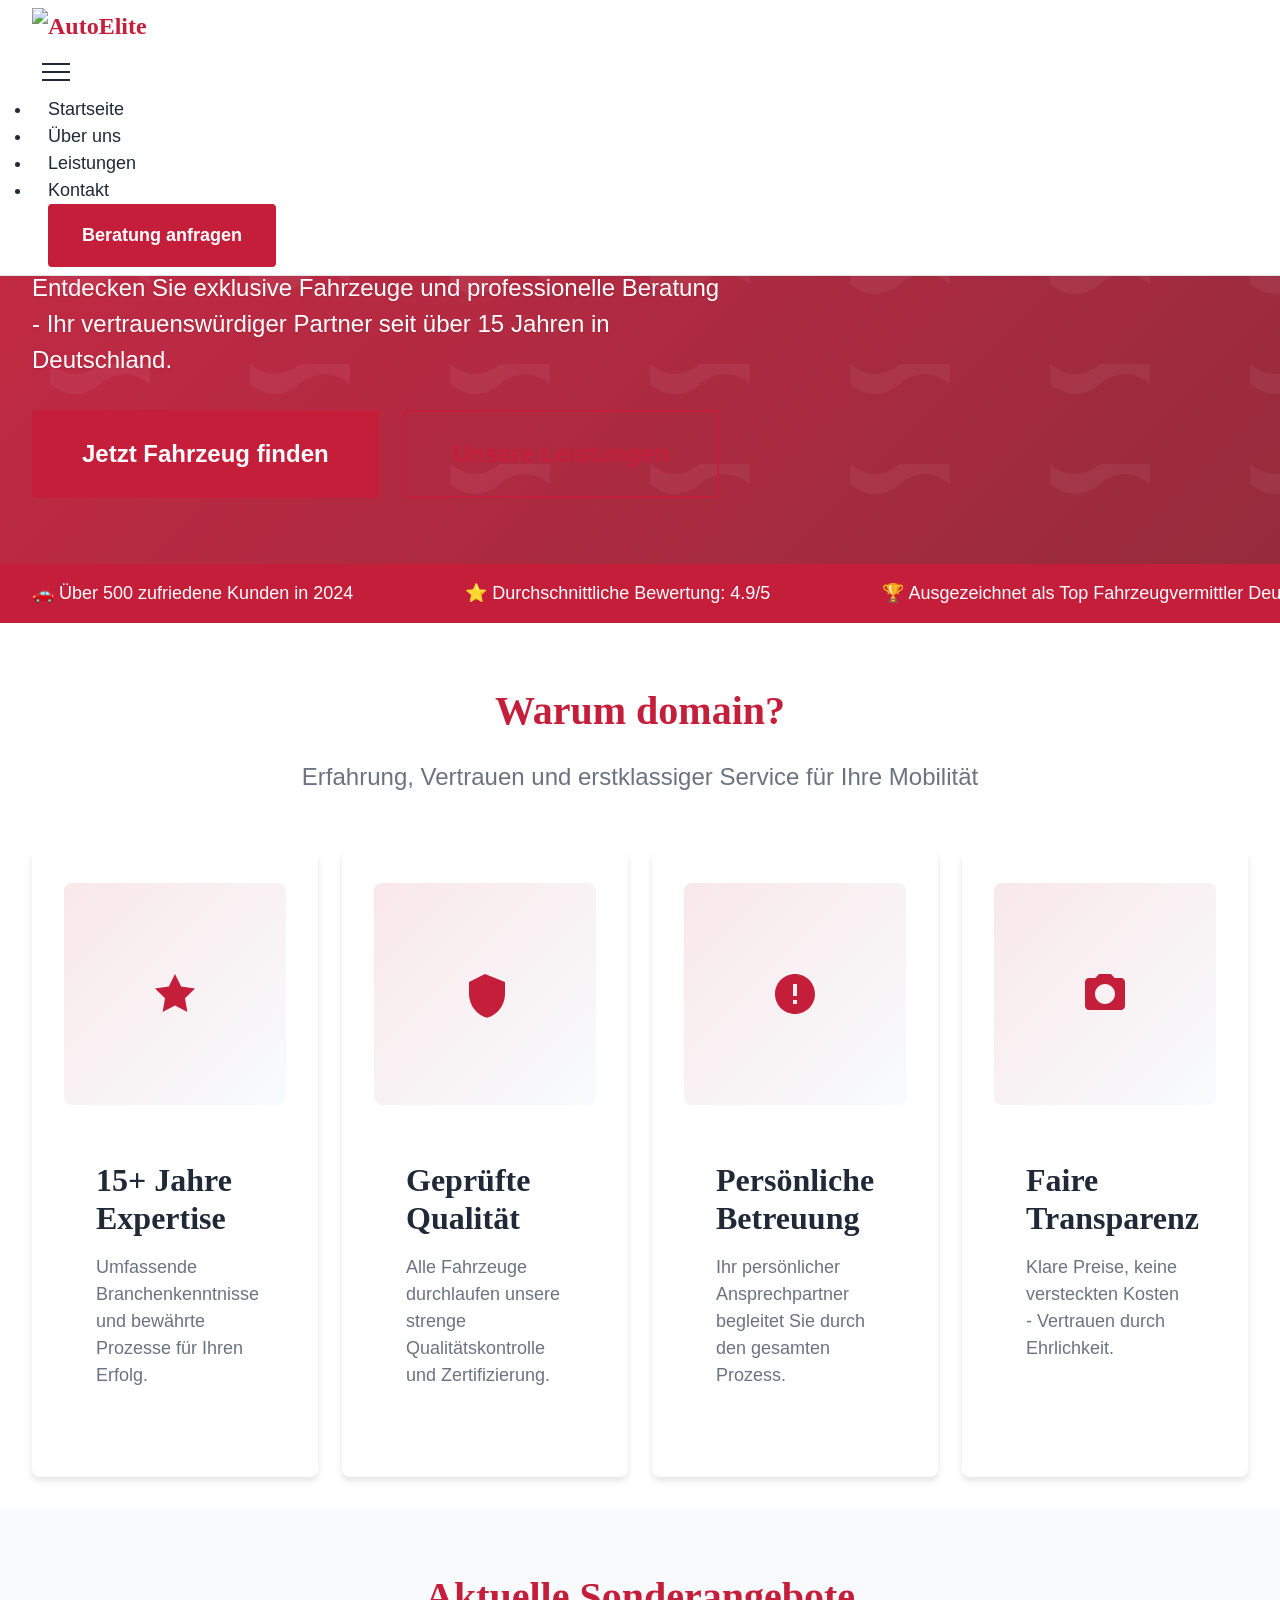
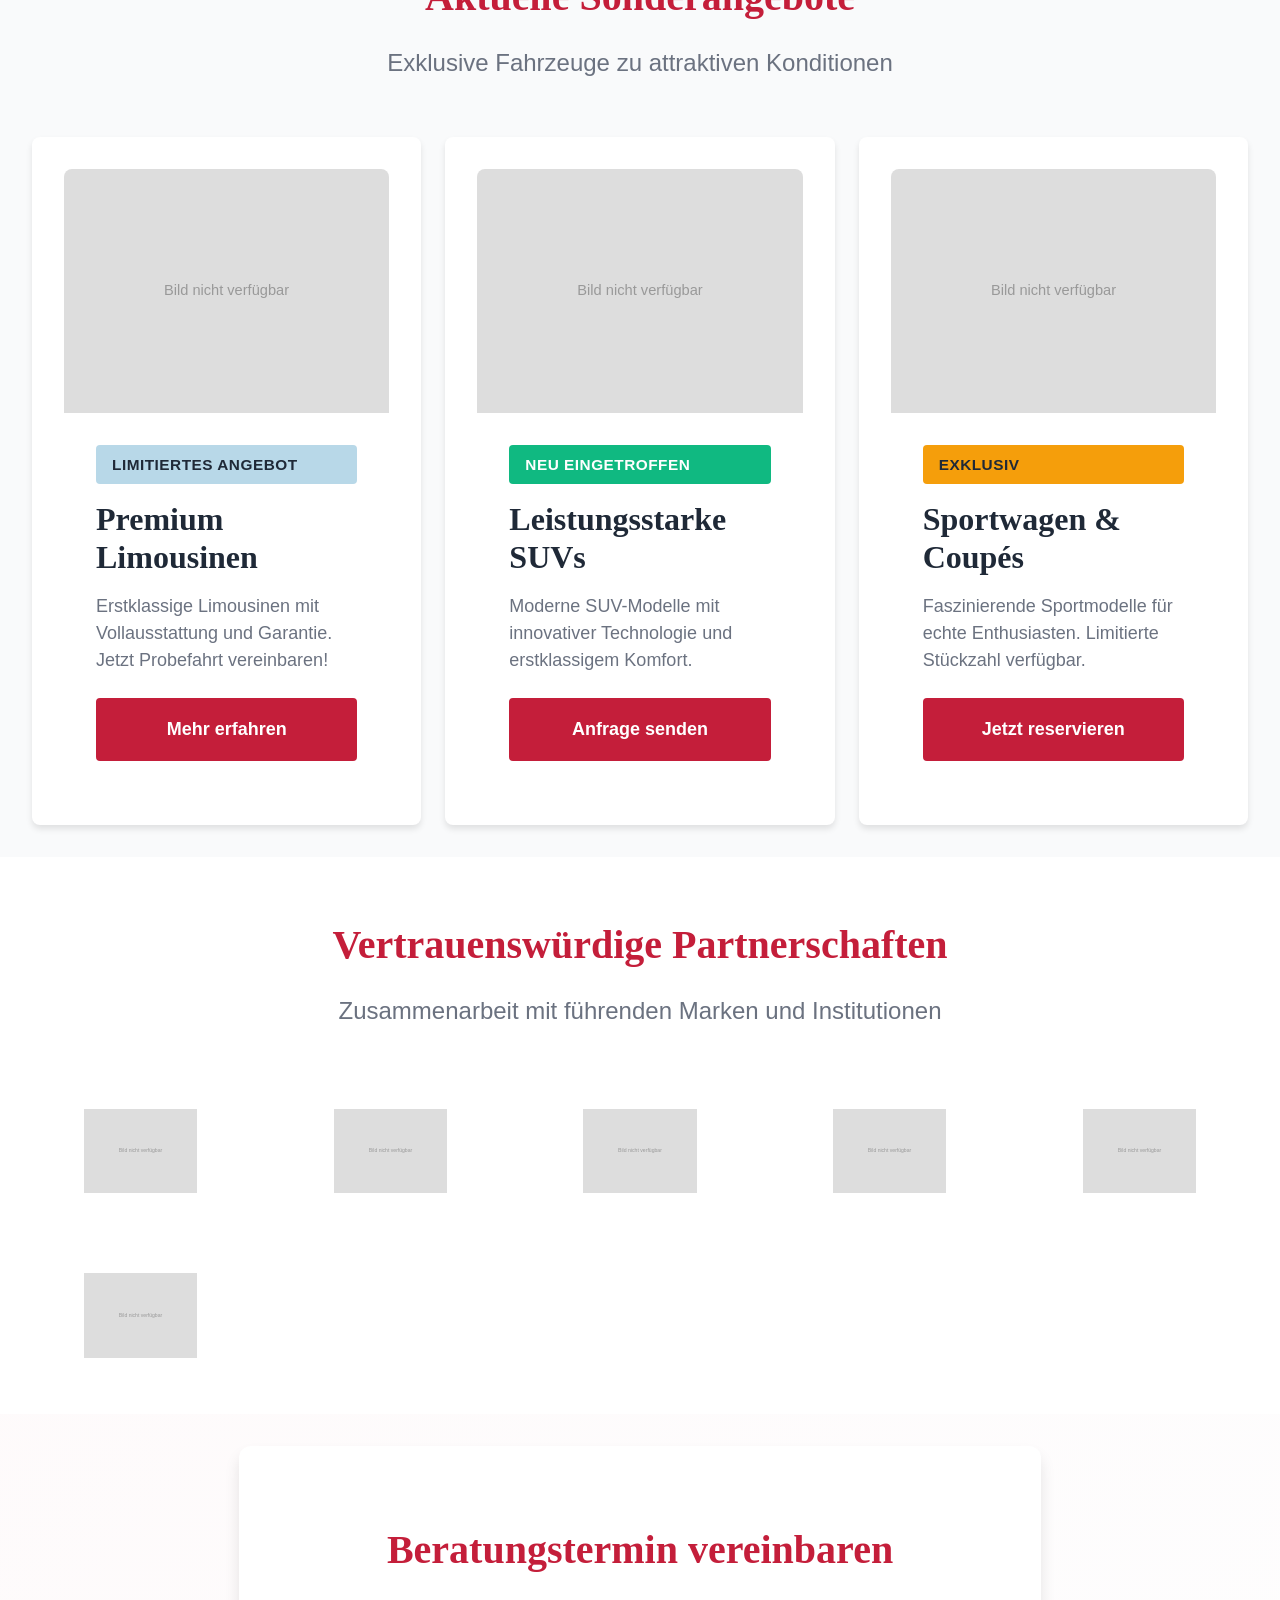
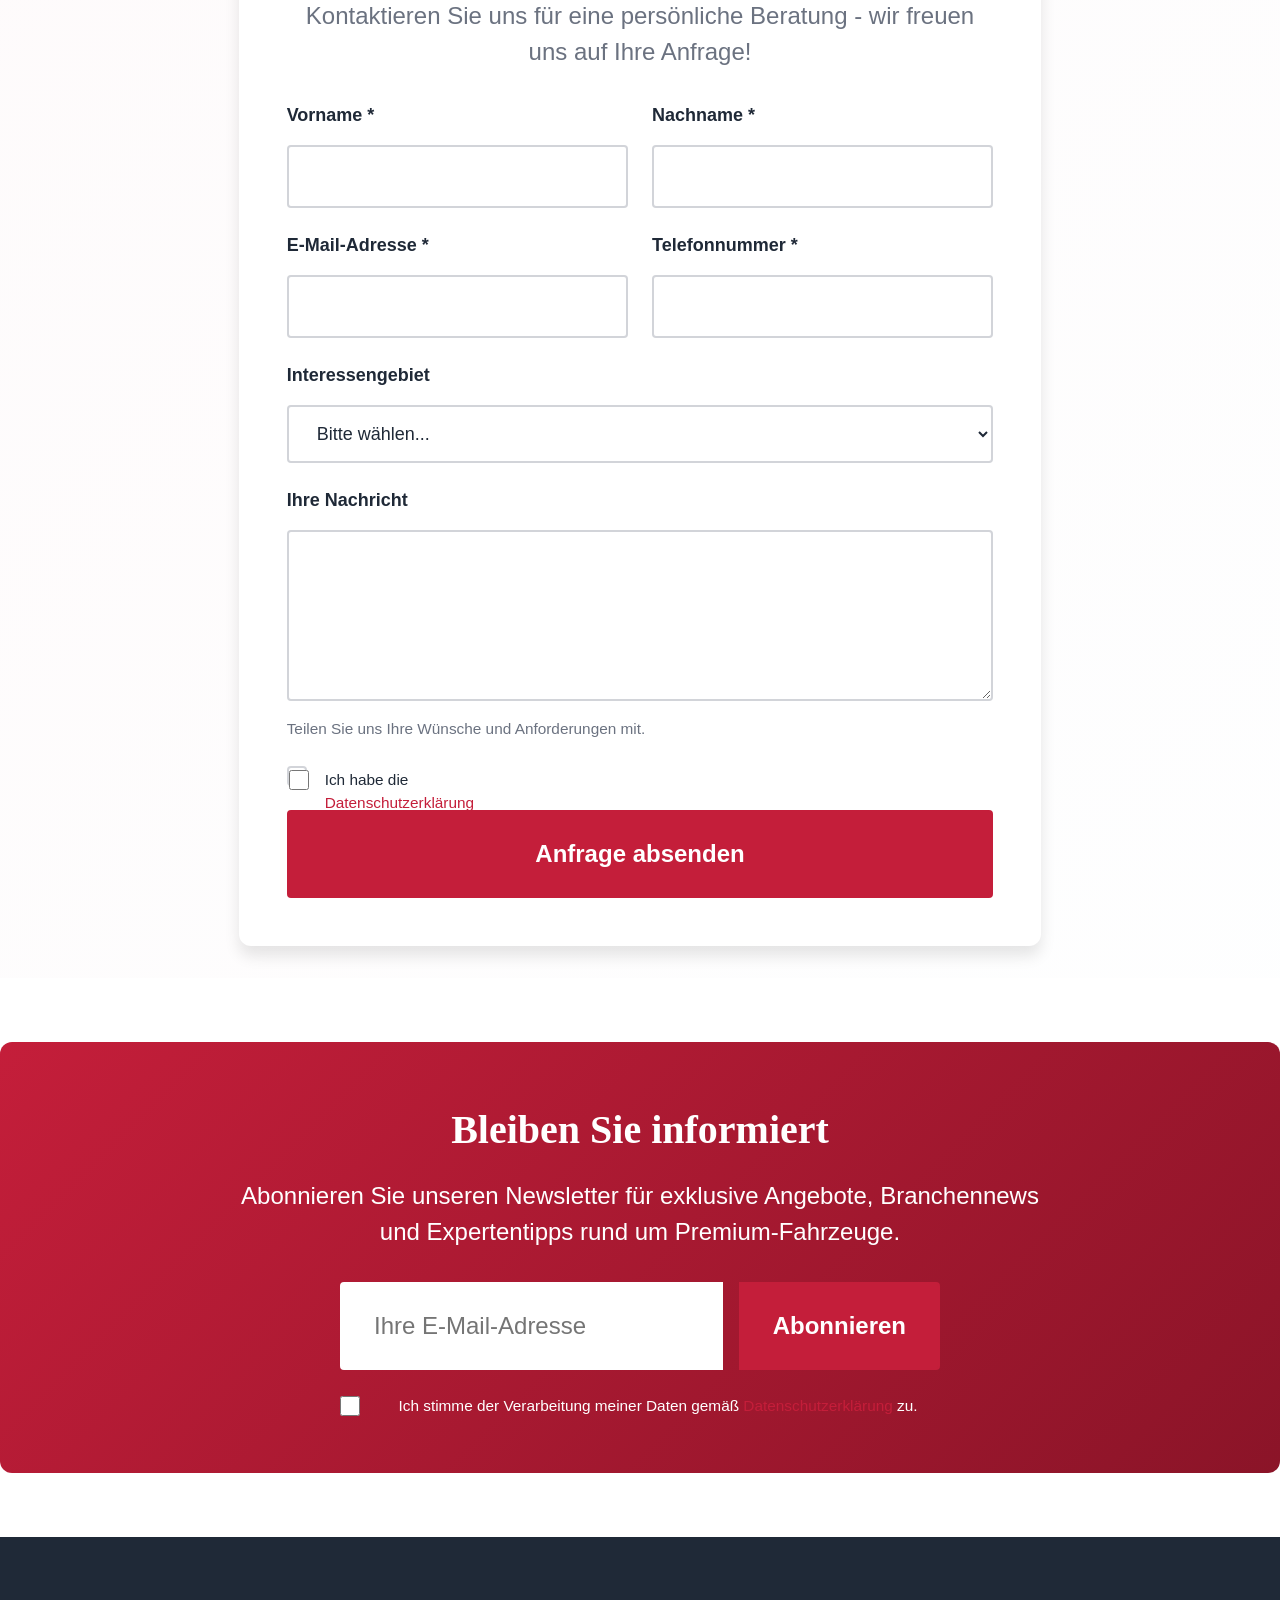
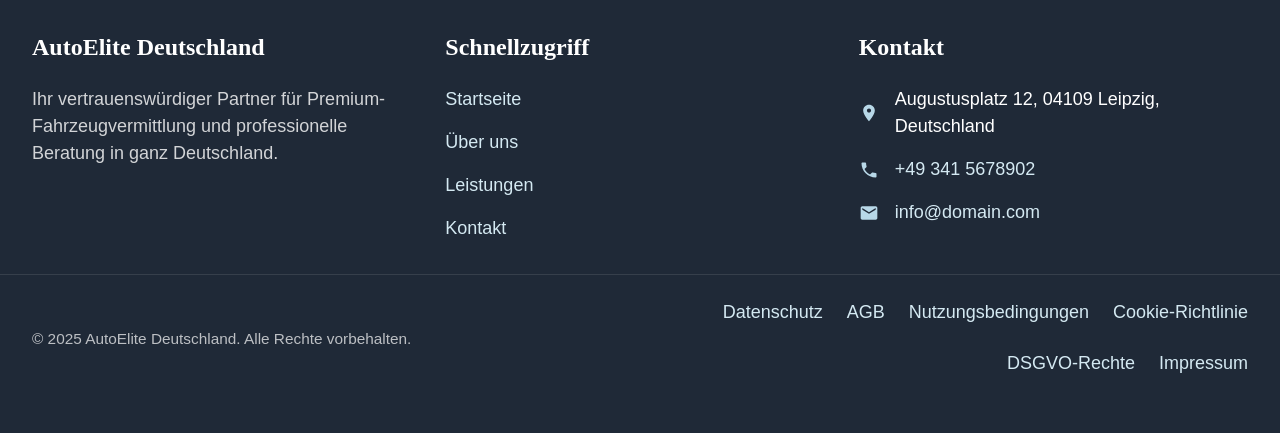
==== index.html @ edfe8709 "Initial commit: Batch msgbatch_01Qw8PvqTJk9pmnY1QACfAAv results" ====
<!doctype html>
<html lang="de">
 <head>
  <meta charset="UTF-8">
  <meta name="viewport" content="width=device-width, initial-scale=1.0">
  <meta name="description" content="domain - Ihr Premium-Partner für exklusive Fahrzeugvermittlung, professionelle Fahrzeugbewertung und erstklassigen Service in ganz Deutschland.">
  <meta name="keywords" content="Fahrzeugvermittlung, Autokauf, Fahrzeugbewertung, Premium Autos, Deutschland">
  <meta property="og:title" content="domain - Premium Fahrzeugvermittlung">
  <meta property="og:description" content="Ihr Premium-Partner für exklusive Fahrzeugvermittlung, professionelle Fahrzeugbewertung und erstklassigen Service in ganz Deutschland.">
  <meta property="og:type" content="website">
  <meta property="og:url" content="https://domain.com">
  <meta property="og:image" content="https://images.unsplash.com/photo-1492144534655-ae79c964c9d7?w=1200&amp;h=630&amp;fit=crop">
  <link rel="canonical" href="https://domain.com">
  <title>domain - Premium Fahrzeugvermittlung &amp; Beratung</title>
  <link rel="stylesheet" href="style.css">
  <link rel="icon" type="image/png" href="/favicon.png">
  <link rel="apple-touch-icon" href="/apple-touch-icon.png">
 </head>
 <body>
  <header class="l-header">
   <nav class="navbar navbar-expand-lg sticky-top bg-white border-bottom" aria-label="Hauptnavigation">
    <div class="container">
     <a class="navbar-brand" href="/" aria-label="AutoElite Deutschland Startseite"> <img src="https://images.unsplash.com/photo-1599305445671-ac291c95aaa9?w=150&amp;h=40&amp;fit=crop" alt="AutoElite Deutschland Logo" width="150" height="40" class="c-logo"> </a>
     <button class="navbar-toggler c-nav__toggle" type="button" data-bs-toggle="collapse" data-bs-target="#mainNav" aria-controls="mainNav" aria-expanded="false" aria-label="Navigation umschalten"><span class="navbar-toggler-icon"></span></button>
     <div class="collapse navbar-collapse" id="mainNav">
      <ul class="navbar-nav ms-auto mb-2 mb-lg-0">
       <li class="nav-item"><a class="nav-link c-nav__item is-active" aria-current="page" href="/">Startseite</a></li>
       <li class="nav-item"><a class="nav-link c-nav__item" href="/about.html">Über uns</a></li>
       <li class="nav-item"><a class="nav-link c-nav__item" href="/services.html">Leistungen</a></li>
       <li class="nav-item"><a class="nav-link c-nav__item" href="/contact.html">Kontakt</a></li>
      </ul>
      <a href="/contact.html" class="btn c-button c-button--primary ms-lg-3">Beratung anfragen</a>
     </div>
    </div>
   </nav>
  </header>
  <main>
   <section class="c-hero" id="hero">
    <div class="c-hero__background">
     <img src="https://images.unsplash.com/photo-1503376780353-7e6692767b70?w=1920&amp;h=1080&amp;fit=crop" alt="Luxuriöses Fahrzeug auf urbaner Straße, professionelle Automobilbranche" width="1920" height="1080" class="c-hero__image">
    </div>
    <div class="container">
     <div class="row align-items-center">
      <div class="col-lg-7" data-aos="fade-right">
       <h1 class="c-hero__title">Premium Fahrzeugvermittlung für anspruchsvolle Kunden</h1>
       <p class="c-hero__subtitle">Entdecken Sie exklusive Fahrzeuge und professionelle Beratung - Ihr vertrauenswürdiger Partner seit über 15 Jahren in Deutschland.</p>
       <div class="c-hero__actions">
        <a href="#kontaktformular" class="btn c-button c-button--primary c-button--lg">Jetzt Fahrzeug finden</a> <a href="/services.html" class="btn c-button c-button--secondary c-button--lg">Unsere Leistungen</a>
       </div>
      </div>
     </div>
    </div>
   </section>
   <section class="c-ticker" aria-label="Aktuelle Nachrichten">
    <div class="c-ticker__wrapper">
     <div class="c-ticker__content">
      <span class="c-ticker__item">🚗 Über 500 zufriedene Kunden in 2024</span> <span class="c-ticker__item">⭐ Durchschnittliche Bewertung: 4.9/5</span> <span class="c-ticker__item">🏆 Ausgezeichnet als Top Fahrzeugvermittler Deutschland</span> <span class="c-ticker__item">💎 Exklusiver Zugang zu Premium-Fahrzeugen</span> <span class="c-ticker__item">📞 Kostenlose Erstberatung verfügbar</span> <span class="c-ticker__item">🚗 Über 500 zufriedene Kunden in 2024</span> <span class="c-ticker__item">⭐ Durchschnittliche Bewertung: 4.9/5</span> <span class="c-ticker__item">🏆 Ausgezeichnet als Top Fahrzeugvermittler Deutschland</span>
     </div>
    </div>
   </section>
   <section class="c-features py-4 py-md-5" id="vorteile" style="scroll-margin-top: var(--header-h);">
    <div class="container">
     <div class="row text-center mb-4">
      <div class="col-12" data-aos="fade-up">
       <h2 class="c-section__title">Warum domain?</h2>
       <p class="c-section__subtitle">Erfahrung, Vertrauen und erstklassiger Service für Ihre Mobilität</p>
      </div>
     </div>
     <div class="row g-4">
      <div class="col-md-6 col-lg-3" data-aos="fade-up" data-aos-delay="100">
       <div class="card c-card h-100">
        <div class="ratio ratio-1x1 c-card__icon-wrapper">
         <svg class="c-card__icon" viewBox="0 0 24 24" fill="none" xmlns="http://www.w3.org/2000/svg" role="img" aria-label="Expertise Icon">
          <path d="M12 2L15.09 8.26L22 9.27L17 14.14L18.18 21.02L12 17.77L5.82 21.02L7 14.14L2 9.27L8.91 8.26L12 2Z" fill="currentColor" />
         </svg>
        </div>
        <div class="card-body d-flex flex-column">
         <h3 class="c-card__title">15+ Jahre Expertise</h3>
         <p class="c-card__text">Umfassende Branchenkenntnisse und bewährte Prozesse für Ihren Erfolg.</p>
        </div>
       </div>
      </div>
      <div class="col-md-6 col-lg-3" data-aos="fade-up" data-aos-delay="200">
       <div class="card c-card h-100">
        <div class="ratio ratio-1x1 c-card__icon-wrapper">
         <svg class="c-card__icon" viewBox="0 0 24 24" fill="none" xmlns="http://www.w3.org/2000/svg" role="img" aria-label="Sicherheit Icon">
          <path d="M12 2L4 6V12C4 17.55 7.84 22.54 13 23.85C18.16 22.54 22 17.55 22 12V6L12 2Z" fill="currentColor" />
         </svg>
        </div>
        <div class="card-body d-flex flex-column">
         <h3 class="c-card__title">Geprüfte Qualität</h3>
         <p class="c-card__text">Alle Fahrzeuge durchlaufen unsere strenge Qualitätskontrolle und Zertifizierung.</p>
        </div>
       </div>
      </div>
      <div class="col-md-6 col-lg-3" data-aos="fade-up" data-aos-delay="300">
       <div class="card c-card h-100">
        <div class="ratio ratio-1x1 c-card__icon-wrapper">
         <svg class="c-card__icon" viewBox="0 0 24 24" fill="none" xmlns="http://www.w3.org/2000/svg" role="img" aria-label="Support Icon">
          <path d="M12 2C6.48 2 2 6.48 2 12C2 17.52 6.48 22 12 22C17.52 22 22 17.52 22 12C22 6.48 17.52 2 12 2ZM13 17H11V15H13V17ZM13 13H11V7H13V13Z" fill="currentColor" />
         </svg>
        </div>
        <div class="card-body d-flex flex-column">
         <h3 class="c-card__title">Persönliche Betreuung</h3>
         <p class="c-card__text">Ihr persönlicher Ansprechpartner begleitet Sie durch den gesamten Prozess.</p>
        </div>
       </div>
      </div>
      <div class="col-md-6 col-lg-3" data-aos="fade-up" data-aos-delay="400">
       <div class="card c-card h-100">
        <div class="ratio ratio-1x1 c-card__icon-wrapper">
         <svg class="c-card__icon" viewBox="0 0 24 24" fill="none" xmlns="http://www.w3.org/2000/svg" role="img" aria-label="Transparenz Icon">
          <path d="M9 2L7.17 4H4C2.9 4 2 4.9 2 6V18C2 19.1 2.9 20 4 20H20C21.1 20 22 19.1 22 18V6C22 4.9 21.1 4 20 4H16.83L15 2H9ZM12 17C9.24 17 7 14.76 7 12C7 9.24 9.24 7 12 7C14.76 7 17 9.24 17 12C17 14.76 14.76 17 12 17Z" fill="currentColor" />
         </svg>
        </div>
        <div class="card-body d-flex flex-column">
         <h3 class="c-card__title">Faire Transparenz</h3>
         <p class="c-card__text">Klare Preise, keine versteckten Kosten - Vertrauen durch Ehrlichkeit.</p>
        </div>
       </div>
      </div>
     </div>
    </div>
   </section>
   <section class="c-offers py-4 py-md-5" id="angebote" style="scroll-margin-top: var(--header-h);">
    <div class="container">
     <div class="row text-center mb-4">
      <div class="col-12" data-aos="fade-up">
       <h2 class="c-section__title">Aktuelle Sonderangebote</h2>
       <p class="c-section__subtitle">Exklusive Fahrzeuge zu attraktiven Konditionen</p>
      </div>
     </div>
     <div class="row g-4">
      <div class="col-md-6 col-lg-4" data-aos="fade-up" data-aos-delay="100">
       <div class="card c-card c-card--offer h-100">
        <div class="ratio ratio-4x3">
         <img src="https://images.unsplash.com/photo-1617531653332-bd46c24f2068?w=800&amp;h=600&amp;fit=crop" alt="Elegante Limousine in städtischer Umgebung, Premium Fahrzeug" width="800" height="600" class="card-img-top" loading="lazy">
        </div>
        <div class="card-body d-flex flex-column">
         <span class="c-badge c-badge--accent">Limitiertes Angebot</span>
         <h3 class="c-card__title">Premium Limousinen</h3>
         <p class="c-card__text">Erstklassige Limousinen mit Vollausstattung und Garantie. Jetzt Probefahrt vereinbaren!</p>
         <a href="/contact.html" class="btn c-button c-button--primary mt-auto">Mehr erfahren</a>
        </div>
       </div>
      </div>
      <div class="col-md-6 col-lg-4" data-aos="fade-up" data-aos-delay="200">
       <div class="card c-card c-card--offer h-100">
        <div class="ratio ratio-4x3">
         <img src="https://images.unsplash.com/photo-1519641471654-76ce0107ad1b?w=800&amp;h=600&amp;fit=crop" alt="Sportlicher SUV in Berglandschaft, leistungsstarkes Fahrzeug" width="800" height="600" class="card-img-top" loading="lazy">
        </div>
        <div class="card-body d-flex flex-column">
         <span class="c-badge c-badge--success">Neu eingetroffen</span>
         <h3 class="c-card__title">Leistungsstarke SUVs</h3>
         <p class="c-card__text">Moderne SUV-Modelle mit innovativer Technologie und erstklassigem Komfort.</p>
         <a href="/contact.html" class="btn c-button c-button--primary mt-auto">Anfrage senden</a>
        </div>
       </div>
      </div>
      <div class="col-md-6 col-lg-4" data-aos="fade-up" data-aos-delay="300">
       <div class="card c-card c-card--offer h-100">
        <div class="ratio ratio-4x3">
         <img src="https://images.unsplash.com/photo-1552519507-da3b142c6e3d?w=800&amp;h=600&amp;fit=crop" alt="Sportlicher Coupé bei Sonnenuntergang, dynamisches Design" width="800" height="600" class="card-img-top" loading="lazy">
        </div>
        <div class="card-body d-flex flex-column">
         <span class="c-badge c-badge--warning">Exklusiv</span>
         <h3 class="c-card__title">Sportwagen &amp; Coupés</h3>
         <p class="c-card__text">Faszinierende Sportmodelle für echte Enthusiasten. Limitierte Stückzahl verfügbar.</p>
         <a href="/contact.html" class="btn c-button c-button--primary mt-auto">Jetzt reservieren</a>
        </div>
       </div>
      </div>
     </div>
    </div>
   </section>
   <section class="c-brands py-4 py-md-5" id="partner">
    <div class="container">
     <div class="row text-center mb-4">
      <div class="col-12" data-aos="fade-up">
       <h2 class="c-section__title">Vertrauenswürdige Partnerschaften</h2>
       <p class="c-section__subtitle">Zusammenarbeit mit führenden Marken und Institutionen</p>
      </div>
     </div>
     <div class="c-brands__grid">
      <div class="c-brands__item" data-aos="fade-up" data-aos-delay="100">
       <div class="c-brands__logo-wrapper">
        <img src="https://images.unsplash.com/photo-1611689037241-d8dfe4280f2e?w=200&amp;h=100&amp;fit=crop" alt="Premium Automobilmarke Partner Logo" width="200" height="100" loading="lazy" class="c-brands__logo">
       </div>
      </div>
      <div class="c-brands__item" data-aos="fade-up" data-aos-delay="200">
       <div class="c-brands__logo-wrapper">
        <img src="https://images.unsplash.com/photo-1606220588913-b3afd33c8b8e?w=200&amp;h=100&amp;fit=crop" alt="Zertifizierte Finanzinstitution Partner" width="200" height="100" loading="lazy" class="c-brands__logo">
       </div>
      </div>
      <div class="c-brands__item" data-aos="fade-up" data-aos-delay="300">
       <div class="c-brands__logo-wrapper">
        <img src="https://images.unsplash.com/photo-1560179707-f14e90ef3623?w=200&amp;h=100&amp;fit=crop" alt="Versicherungspartner für Fahrzeuge" width="200" height="100" loading="lazy" class="c-brands__logo">
       </div>
      </div>
      <div class="c-brands__item" data-aos="fade-up" data-aos-delay="400">
       <div class="c-brands__logo-wrapper">
        <img src="https://images.unsplash.com/photo-1557804506-669a67965ba0?w=200&amp;h=100&amp;fit=crop" alt="Technischer Prüfservice Qualitätspartner" width="200" height="100" loading="lazy" class="c-brands__logo">
       </div>
      </div>
      <div class="c-brands__item" data-aos="fade-up" data-aos-delay="500">
       <div class="c-brands__logo-wrapper">
        <img src="https://images.unsplash.com/photo-1542744173-8e7e53415bb0?w=200&amp;h=100&amp;fit=crop" alt="Professioneller Servicepartner Automotive" width="200" height="100" loading="lazy" class="c-brands__logo">
       </div>
      </div>
      <div class="c-brands__item" data-aos="fade-up" data-aos-delay="600">
       <div class="c-brands__logo-wrapper">
        <img src="https://images.unsplash.com/photo-1553877522-43269d4ea984?w=200&amp;h=100&amp;fit=crop" alt="Branchenverband Automobil Deutschland" width="200" height="100" loading="lazy" class="c-brands__logo">
       </div>
      </div>
     </div>
    </div>
   </section>
   <section class="c-form-section py-4 py-md-5" id="kontaktformular" style="scroll-margin-top: var(--header-h);">
    <div class="container">
     <div class="row justify-content-center">
      <div class="col-lg-8" data-aos="fade-up">
       <div class="c-form-wrapper">
        <h2 class="c-section__title text-center">Beratungstermin vereinbaren</h2>
        <p class="c-section__subtitle text-center">Kontaktieren Sie uns für eine persönliche Beratung - wir freuen uns auf Ihre Anfrage!</p>
        <form class="c-form" action="thank_you.html" method="POST" novalidate>
         <div class="row g-3">
          <div class="col-md-6">
           <div class="c-form__group">
            <label for="firstName" class="c-form__label">Vorname *</label> <input type="text" class="form-control c-form__input" id="firstName" name="firstName" required aria-required="true">
            <div class="invalid-feedback">Bitte geben Sie Ihren Vornamen ein.</div>
           </div>
          </div>
          <div class="col-md-6">
           <div class="c-form__group">
            <label for="lastName" class="c-form__label">Nachname *</label> <input type="text" class="form-control c-form__input" id="lastName" name="lastName" required aria-required="true">
            <div class="invalid-feedback">Bitte geben Sie Ihren Nachnamen ein.</div>
           </div>
          </div>
          <div class="col-md-6">
           <div class="c-form__group">
            <label for="email" class="c-form__label">E-Mail-Adresse *</label> <input type="email" class="form-control c-form__input" id="email" name="email" required aria-required="true">
            <div class="invalid-feedback">Bitte geben Sie eine gültige E-Mail-Adresse ein.</div>
           </div>
          </div>
          <div class="col-md-6">
           <div class="c-form__group">
            <label for="phone" class="c-form__label">Telefonnummer *</label> <input type="tel" class="form-control c-form__input" id="phone" name="phone" required aria-required="true">
            <div class="invalid-feedback">Bitte geben Sie Ihre Telefonnummer ein.</div>
           </div>
          </div>
          <div class="col-12">
           <div class="c-form__group">
            <label for="interest" class="c-form__label">Interessengebiet</label> <select class="form-select c-form__input" id="interest" name="interest"> <option value="">Bitte wählen...</option> <option value="limousine">Premium Limousinen</option> <option value="suv">SUV-Modelle</option> <option value="sportwagen">Sportwagen &amp; Coupés</option> <option value="elektro">Elektrofahrzeuge</option> <option value="beratung">Allgemeine Beratung</option> </select>
           </div>
          </div>
          <div class="col-12">
           <div class="c-form__group">
            <label for="message" class="c-form__label">Ihre Nachricht</label> <textarea class="form-control c-form__textarea" id="message" name="message" rows="5" aria-describedby="messageHelp"></textarea> <small id="messageHelp" class="form-text text-muted">Teilen Sie uns Ihre Wünsche und Anforderungen mit.</small>
           </div>
          </div>
          <div class="col-12">
           <div class="form-check c-form__checkbox">
            <input class="form-check-input" type="checkbox" id="privacy" name="privacy" required aria-required="true"> <label class="form-check-label" for="privacy"> Ich habe die <a href="/privacy.html" target="_blank" rel="noopener noreferrer">Datenschutzerklärung</a> gelesen und akzeptiert. * </label>
            <div class="invalid-feedback">Sie müssen die Datenschutzerklärung akzeptieren.</div>
           </div>
          </div>
          <div class="col-12">
           <button type="submit" class="btn c-button c-button--primary c-button--lg w-100">Anfrage absenden</button>
          </div>
         </div>
        </form>
       </div>
      </div>
     </div>
    </div>
   </section>
   <section class="c-newsletter py-4 py-md-5" id="newsletter">
    <div class="container">
     <div class="row justify-content-center">
      <div class="col-lg-8 text-center" data-aos="fade-up">
       <h2 class="c-section__title">Bleiben Sie informiert</h2>
       <p class="c-section__subtitle">Abonnieren Sie unseren Newsletter für exklusive Angebote, Branchennews und Expertentipps rund um Premium-Fahrzeuge.</p>
       <form class="c-newsletter__form" action="thank_you.html" method="POST" novalidate>
        <div class="input-group input-group-lg c-newsletter__input-group">
         <input type="email" class="form-control c-form__input" id="newsletterEmail" name="newsletterEmail" placeholder="Ihre E-Mail-Adresse" required aria-label="E-Mail für Newsletter" aria-required="true">
         <button class="btn c-button c-button--primary" type="submit">Abonnieren</button>
        </div>
        <div class="form-check mt-3 c-newsletter__consent">
         <input class="form-check-input" type="checkbox" id="newsletterPrivacy" name="newsletterPrivacy" required aria-required="true"> <label class="form-check-label" for="newsletterPrivacy"> Ich stimme der Verarbeitung meiner Daten gemäß <a href="/privacy.html" target="_blank" rel="noopener noreferrer">Datenschutzerklärung</a> zu. </label>
        </div>
       </form>
      </div>
     </div>
    </div>
   </section>
  </main>
  <footer class="l-footer">
   <div class="c-footer__main">
    <div class="container">
     <div class="row g-4">
      <div class="col-md-4">
       <h3 class="c-footer__title">AutoElite Deutschland</h3>
       <p class="c-footer__text">Ihr vertrauenswürdiger Partner für Premium-Fahrzeugvermittlung und professionelle Beratung in ganz Deutschland.</p>
      </div>
      <div class="col-md-4">
       <h3 class="c-footer__title">Schnellzugriff</h3>
       <ul class="c-footer__nav">
        <li><a href="/" class="c-footer__link">Startseite</a></li>
        <li><a href="/about.html" class="c-footer__link">Über uns</a></li>
        <li><a href="/services.html" class="c-footer__link">Leistungen</a></li>
        <li><a href="/contact.html" class="c-footer__link">Kontakt</a></li>
       </ul>
      </div>
      <div class="col-md-4">
       <h3 class="c-footer__title">Kontakt</h3>
       <ul class="c-footer__contact">
        <li>
         <svg class="c-footer__icon" width="16" height="16" viewBox="0 0 24 24" fill="none" xmlns="http://www.w3.org/2000/svg" aria-hidden="true">
          <path d="M12 2C8.13 2 5 5.13 5 9C5 14.25 12 22 12 22C12 22 19 14.25 19 9C19 5.13 15.87 2 12 2ZM12 11.5C10.62 11.5 9.5 10.38 9.5 9C9.5 7.62 10.62 6.5 12 6.5C13.38 6.5 14.5 7.62 14.5 9C14.5 10.38 13.38 11.5 12 11.5Z" fill="currentColor" />
         </svg>
         <span>Augustusplatz 12, 04109 Leipzig, Deutschland</span>
        </li>
        <li>
         <svg class="c-footer__icon" width="16" height="16" viewBox="0 0 24 24" fill="none" xmlns="http://www.w3.org/2000/svg" aria-hidden="true">
          <path d="M6.62 10.79C8.06 13.62 10.38 15.94 13.21 17.38L15.41 15.18C15.69 14.9 16.08 14.82 16.43 14.93C17.55 15.3 18.75 15.5 20 15.5C20.55 15.5 21 15.95 21 16.5V20C21 20.55 20.55 21 20 21C10.61 21 3 13.39 3 4C3 3.45 3.45 3 4 3H7.5C8.05 3 8.5 3.45 8.5 4C8.5 5.25 8.7 6.45 9.07 7.57C9.18 7.92 9.1 8.31 8.82 8.59L6.62 10.79Z" fill="currentColor" />
         </svg>
         <a href="tel:+493415678902" class="c-footer__link">+49 341 5678902</a>
        </li>
        <li>
         <svg class="c-footer__icon" width="16" height="16" viewBox="0 0 24 24" fill="none" xmlns="http://www.w3.org/2000/svg" aria-hidden="true">
          <path d="M20 4H4C2.9 4 2.01 4.9 2.01 6L2 18C2 19.1 2.9 20 4 20H20C21.1 20 22 19.1 22 18V6C22 4.9 21.1 4 20 4ZM20 8L12 13L4 8V6L12 11L20 6V8Z" fill="currentColor" />
         </svg>
         <a href="mailto:info@domain.com" class="c-footer__link">info@domain.com</a>
        </li>
       </ul>
      </div>
     </div>
    </div>
   </div>
   <div class="c-footer__bottom">
    <div class="container">
     <div class="row align-items-center">
      <div class="col-md-6">
       <p class="c-footer__copyright">© 2025 AutoElite Deutschland. Alle Rechte vorbehalten.</p>
      </div>
      <div class="col-md-6">
       <ul class="c-footer__legal">
        <li><a href="/privacy.html" class="c-footer__link">Datenschutz</a></li>
        <li><a href="/terms_and_conditions.html" class="c-footer__link">AGB</a></li>
        <li><a href="/terms_of_services.html" class="c-footer__link">Nutzungsbedingungen</a></li>
        <li><a href="/cookie_policy.html" class="c-footer__link">Cookie-Richtlinie</a></li>
        <li><a href="/gdpr-rights.html" class="c-footer__link">DSGVO-Rechte</a></li>
        <li><a href="/impressum.html" class="c-footer__link">Impressum</a></li>
       </ul>
      </div>
     </div>
    </div>
   </div>
  </footer>
  <script src="script.js" defer></script>
 </body>
</html>
---- style.css ----
:root {
  --color-ruby: #C41E3A;
  --color-ruby-dark: #8B1428;
  --color-ruby-light: #E84A5F;
  --color-pale-blue: #B8D8E8;
  --color-pale-blue-dark: #8FC1D9;
  --color-pale-blue-light: #D4E9F2;
  --color-primary: #C41E3A;
  --color-secondary: #8B1428;
  --color-accent: #B8D8E8;
  --color-text: #1f2937;
  --color-text-light: #6b7280;
  --color-bg: #ffffff;
  --color-bg-alt: #f9fafb;
  --color-success: #10b981;
  --color-error: #ef4444;
  --color-warning: #f59e0b;
  --shadow-sm: 0 1px 2px rgba(0, 0, 0, 0.05);
  --shadow-md: 0 4px 6px rgba(0, 0, 0, 0.1);
  --shadow-lg: 0 10px 15px rgba(0, 0, 0, 0.1);
  --transition-fast: 150ms ease-in-out;
  --transition-base: 250ms ease-in-out;
  --transition-slow: 350ms ease-in-out;
  --font-primary: 'Playfair Display', Georgia, serif;
  --font-secondary: 'Inter', -apple-system, BlinkMacSystemFont, 'Segoe UI', sans-serif;
  --font-base: 16px;
  --font-xs: clamp(0.75rem, 1vw, 0.875rem);
  --font-sm: clamp(0.875rem, 1.2vw, 1rem);
  --font-md: clamp(1rem, 1.5vw, 1.125rem);
  --font-lg: clamp(1.125rem, 2vw, 1.5rem);
  --font-xl: clamp(1.5rem, 3vw, 2rem);
  --font-2xl: clamp(1.875rem, 4vw, 2.5rem);
  --font-3xl: clamp(2.25rem, 5vw, 3rem);
  --lh-tight: 1.2;
  --lh-base: 1.5;
  --lh-loose: 1.75;
  --space-unit: 4px;
  --space-xs: 0.5rem;
  --space-sm: 1rem;
  --space-md: 1.5rem;
  --space-lg: 2rem;
  --space-xl: 3rem;
  --space-2xl: 4rem;
  --bp-lg: 1024px;
  --bp-md: 768px;
  --bp-sm: 640px;
  --bp-xs: 480px;
  --container-w: 1280px;
  --container-pad: 2rem;
  --header-h: 64px;
  --logo-w: 150px;
  --logo-h: 40px;
  --z-nav: 1000;
  --z-modal: 999;
  --z-dropdown: 100;
  --z-sticky: 50;
  --z-base: 1;
  --nav-h: 64px;
  --border-radius-sm: 4px;
  --border-radius-md: 8px;
  --border-radius-lg: 12px;
}

@media (max-width: 1023px) {
  :root {
    --container-pad: 1.5rem;
    --header-h: 56px;
    --nav-h: 56px;
  }
}

@media (max-width: 767px) {
  :root {
    --container-pad: 1rem;
  }
}

* {
  margin: 0;
  padding: 0;
  box-sizing: border-box;
}

*::before,
*::after {
  box-sizing: border-box;
}

html {
  font-size: var(--font-base);
  scroll-behavior: smooth;
  max-width: 100%;
  overflow-x: hidden;
}

body {
  font-family: var(--font-secondary);
  font-size: var(--font-md);
  line-height: var(--lh-base);
  color: var(--color-text);
  background-color: var(--color-bg);
  max-width: 100%;
  overflow-x: hidden;
  -webkit-font-smoothing: antialiased;
  -moz-osx-font-smoothing: grayscale;
}

body.u-no-scroll {
  overflow: hidden;
}

img,
svg,
video {
  max-width: 100%;
  height: auto;
  display: block;
}

.row {
  --bs-gutter-x: var(--space-md);
}

.ratio {
  overflow: hidden;
}

[class*="col"] {
  min-width: 0;
}

pre,
code,
table {
  max-width: 100%;
  overflow: auto;
}

h1,
h2,
h3,
h4,
h5,
h6 {
  font-family: var(--font-primary);
  font-weight: 700;
  line-height: var(--lh-tight);
  margin-top: var(--space-lg);
  margin-bottom: var(--space-sm);
  color: var(--color-text);
}

h1 {
  font-size: var(--font-3xl);
  margin-top: 0;
}

h2 {
  font-size: var(--font-2xl);
}

h3 {
  font-size: var(--font-xl);
}

h4 {
  font-size: var(--font-lg);
}

h5 {
  font-size: var(--font-md);
}

h6 {
  font-size: var(--font-sm);
}

p {
  max-width: 65ch;
  margin-bottom: var(--space-md);
}

a {
  color: var(--color-primary);
  text-decoration: none;
  transition: color var(--transition-fast);
}

a:hover,
a:focus {
  color: var(--color-ruby-dark);
  text-decoration: underline;
}

a:focus {
  outline: 2px solid var(--color-primary);
  outline-offset: 2px;
}

button,
input,
textarea,
select {
  font-family: inherit;
  font-size: inherit;
  line-height: inherit;
}

button {
  cursor: pointer;
}

button:focus,
input:focus,
textarea:focus,
select:focus {
  outline: 2px solid var(--color-primary);
  outline-offset: 2px;
}

section {
  scroll-margin-top: var(--nav-h);
}

.l-container {
  max-width: var(--container-w);
  margin: 0 auto;
  padding: 0 var(--container-pad);
  width: 100%;
}

.l-header {
  position: sticky;
  top: 0;
  z-index: var(--z-sticky);
  background-color: var(--color-bg);
  border-bottom: 1px solid rgba(31, 41, 55, 0.1);
  height: var(--header-h);
}

.l-footer {
  background-color: var(--color-text);
  color: var(--color-bg);
  padding: var(--space-xl) 0 var(--space-lg);
  margin-top: var(--space-2xl);
}

.l-footer a {
  color: var(--color-pale-blue-light);
}

.l-footer a:hover,
.l-footer a:focus {
  color: var(--color-accent);
}

.l-grid {
  display: grid;
  gap: var(--space-lg);
  grid-template-columns: repeat(auto-fit, minmax(280px, 1fr));
}

@media (min-width: 768px) {
  .l-grid--2 {
    grid-template-columns: repeat(2, 1fr);
  }
  .l-grid--3 {
    grid-template-columns: repeat(3, 1fr);
  }
  .l-grid--4 {
    grid-template-columns: repeat(4, 1fr);
  }
}

.l-main {
  min-height: 60vh;
}

.l-hero {
  padding: var(--space-xl) 0;
  background: linear-gradient(135deg, rgba(196, 30, 58, 0.03), rgba(184, 216, 232, 0.03));
}

.c-logo {
  width: var(--logo-w);
  height: var(--logo-h);
  object-fit: contain;
}

.navbar {
  box-shadow: var(--shadow-sm);
  padding: 0;
}

.navbar .container {
  padding-top: var(--space-xs);
  padding-bottom: var(--space-xs);
}

.navbar-brand {
  font-family: var(--font-primary);
  font-size: var(--font-lg);
  font-weight: 700;
  color: var(--color-primary) !important;
  padding: 0;
  display: flex;
  align-items: center;
}

.navbar-toggler {
  border: none;
  padding: var(--space-xs);
  background: none;
  position: relative;
  z-index: calc(var(--z-nav) + 1);
  min-width: 48px;
  min-height: 48px;
  display: flex;
  align-items: center;
  justify-content: center;
}

.navbar-toggler:focus {
  box-shadow: none;
  outline: 2px solid var(--color-primary);
  outline-offset: 2px;
}

.navbar-toggler-icon {
  background-image: none;
  width: 28px;
  height: 2px;
  background-color: var(--color-text);
  position: relative;
  transition: background-color var(--transition-base);
  display: block;
}

.navbar-toggler-icon::before,
.navbar-toggler-icon::after {
  content: '';
  display: block;
  width: 28px;
  height: 2px;
  background-color: var(--color-text);
  position: absolute;
  left: 0;
  transition: transform var(--transition-base);
}

.navbar-toggler-icon::before {
  top: -8px;
}

.navbar-toggler-icon::after {
  bottom: -8px;
}

.navbar-toggler[aria-expanded="true"] .navbar-toggler-icon {
  background-color: transparent;
}

.navbar-toggler[aria-expanded="true"] .navbar-toggler-icon::before {
  transform: rotate(45deg) translateY(8px);
}

.navbar-toggler[aria-expanded="true"] .navbar-toggler-icon::after {
  transform: rotate(-45deg) translateY(-8px);
}

.navbar-nav {
  gap: var(--space-xs);
}

.navbar-nav .nav-link {
  color: var(--color-text);
  font-weight: 500;
  padding: var(--space-xs) var(--space-sm);
  transition: color var(--transition-fast);
  border-radius: var(--border-radius-sm);
}

.navbar-nav .nav-link:hover,
.navbar-nav .nav-link:focus {
  color: var(--color-primary);
  background-color: rgba(196, 30, 58, 0.05);
  text-decoration: none;
}

.navbar-nav .nav-link[aria-current="page"],
.navbar-nav .nav-link.is-active {
  color: var(--color-primary);
  font-weight: 700;
  background-color: rgba(196, 30, 58, 0.08);
}

.c-nav__item {
  list-style: none;
}

@media (max-width: 1023px) {
  .navbar-collapse {
    position: fixed;
    top: 0;
    right: 0;
    width: 320px;
    max-width: 85vw;
    height: 100vh;
    background-color: var(--color-bg);
    box-shadow: -8px 0 24px rgba(0, 0, 0, 0.15);
    transform: translateX(100%);
    transition: transform var(--transition-base);
    z-index: var(--z-nav);
    overflow-y: auto;
    padding: calc(var(--header-h) + var(--space-lg)) var(--space-lg) var(--space-lg);
  }
  
  .navbar-collapse.show {
    transform: translateX(0);
  }
  
  .navbar-collapse.collapsing {
    transform: translateX(100%);
    transition: transform var(--transition-base);
  }
  
  .navbar-nav {
    flex-direction: column;
    gap: 0;
  }
  
  .navbar-nav .nav-item {
    width: 100%;
  }
  
  .navbar-nav .nav-link {
    padding: var(--space-sm) var(--space-md);
    width: 100%;
    display: block;
  }
  
  .navbar-toggler.collapsed ~ .navbar-collapse::before {
    display: none;
  }
}

@media (min-width: 1024px) {
  .navbar-expand-lg .navbar-nav {
    flex-direction: row;
    align-items: center;
  }
}

.c-button,
.btn {
  display: inline-block;
  padding: var(--space-sm) var(--space-lg);
  background-color: var(--color-primary);
  color: var(--color-bg);
  border: 2px solid var(--color-primary);
  border-radius: var(--border-radius-sm);
  font-weight: 600;
  text-align: center;
  text-decoration: none;
  cursor: pointer;
  transition: background-color var(--transition-fast), border-color var(--transition-fast), transform var(--transition-fast), box-shadow var(--transition-fast);
  white-space: nowrap;
  line-height: 1.5;
  min-height: 48px;
  display: inline-flex;
  align-items: center;
  justify-content: center;
}

.c-button:hover,
.c-button:focus,
.btn:hover,
.btn:focus {
  background-color: var(--color-ruby-dark);
  border-color: var(--color-ruby-dark);
  color: var(--color-bg);
  text-decoration: none;
  transform: translateY(-2px);
  box-shadow: var(--shadow-md);
}

.c-button:active,
.btn:active {
  transform: translateY(0);
}

.c-button--primary,
.btn-primary {
  background-color: var(--color-primary);
  border-color: var(--color-primary);
  color: var(--color-bg);
}

.c-button--primary:hover,
.c-button--primary:focus,
.btn-primary:hover,
.btn-primary:focus,
.btn-primary:active {
  background-color: var(--color-ruby-dark);
  border-color: var(--color-ruby-dark);
  color: var(--color-bg);
}

.c-button--secondary,
.c-button--outline,
.btn-secondary {
  background-color: transparent;
  color: var(--color-primary);
  border-color: var(--color-primary);
}

.c-button--secondary:hover,
.c-button--secondary:focus,
.c-button--outline:hover,
.c-button--outline:focus,
.btn-secondary:hover,
.btn-secondary:focus {
  background-color: var(--color-primary);
  color: var(--color-bg);
  border-color: var(--color-primary);
}

.c-button--accent {
  background-color: var(--color-accent);
  color: var(--color-text);
  border-color: var(--color-accent);
}

.c-button--accent:hover,
.c-button--accent:focus {
  background-color: var(--color-pale-blue-dark);
  border-color: var(--color-pale-blue-dark);
  color: var(--color-text);
}

.c-button--lg,
.btn-lg {
  padding: var(--space-md) var(--space-xl);
  font-size: var(--font-lg);
  min-height: 56px;
}

.c-button--large {
  padding: var(--space-md) var(--space-xl);
  font-size: var(--font-lg);
  min-height: 56px;
}

@media (max-width: 767px) {
  .c-button,
  .btn {
    padding: var(--space-sm) var(--space-md);
    width: 100%;
  }
  
  .c-button--lg,
  .btn-lg,
  .c-button--large {
    padding: var(--space-md) var(--space-lg);
  }
}

.c-card,
.card {
  background-color: var(--color-bg);
  border-radius: var(--border-radius-md);
  padding: var(--space-lg);
  box-shadow: var(--shadow-md);
  transition: box-shadow var(--transition-base), transform var(--transition-base);
  height: 100%;
  display: flex;
  flex-direction: column;
  border: none;
  overflow: hidden;
}

.c-card:hover,
.card:hover {
  box-shadow: var(--shadow-lg);
  transform: translateY(-4px);
}

.c-card__image,
.card-img-top {
  width: 100%;
  height: auto;
  border-radius: var(--border-radius-sm);
  margin-bottom: var(--space-md);
  object-fit: cover;
}

.card-img-top {
  border-radius: var(--border-radius-md) var(--border-radius-md) 0 0;
  margin-bottom: 0;
}

.c-card__icon-wrapper {
  display: flex;
  align-items: center;
  justify-content: center;
  background: linear-gradient(135deg, rgba(196, 30, 58, 0.1), rgba(184, 216, 232, 0.1));
  border-radius: var(--border-radius-md);
  margin-bottom: var(--space-md);
}

.c-card__icon {
  width: 48px;
  height: 48px;
  color: var(--color-primary);
}

.c-card__title,
.card-title {
  font-size: var(--font-xl);
  margin-top: 0;
  margin-bottom: var(--space-sm);
  font-weight: 700;
}

.c-card__text,
.card-text {
  flex-grow: 1;
  margin-bottom: var(--space-md);
  color: var(--color-text-light);
}

.c-card__footer {
  margin-top: auto;
}

.card-body {
  padding: var(--space-lg);
  flex: 1;
  display: flex;
  flex-direction: column;
}

.c-card--offer {
  position: relative;
}

.c-badge {
  display: inline-block;
  padding: var(--space-xs) var(--space-sm);
  border-radius: var(--border-radius-sm);
  font-size: var(--font-sm);
  font-weight: 600;
  margin-bottom: var(--space-sm);
  text-transform: uppercase;
  letter-spacing: 0.5px;
}

.c-badge--accent {
  background-color: var(--color-accent);
  color: var(--color-text);
}

.c-badge--success {
  background-color: var(--color-success);
  color: var(--color-bg);
}

.c-badge--warning {
  background-color: var(--color-warning);
  color: var(--color-text);
}

.badge {
  background-color: var(--color-primary);
  color: var(--color-bg);
  padding: var(--space-xs) var(--space-sm);
  border-radius: var(--border-radius-sm);
  font-size: var(--font-sm);
  font-weight: 600;
}

.c-form {
  display: flex;
  flex-direction: column;
  gap: var(--space-md);
  max-width: 100%;
}

.c-form__group {
  display: flex;
  flex-direction: column;
  gap: var(--space-xs);
  margin-bottom: var(--space-md);
}

.c-form__label,
.form-label {
  display: block;
  font-weight: 600;
  color: var(--color-text);
  margin-bottom: var(--space-xs);
}

.c-form__input,
.c-form__textarea,
.c-form__select,
.form-control,
.form-select {
  width: 100%;
  padding: var(--space-sm) var(--space-md);
  border: 2px solid rgba(107, 114, 128, 0.3);
  border-radius: var(--border-radius-sm);
  font-size: var(--font-md);
  transition: border-color var(--transition-fast), box-shadow var(--transition-fast);
  background-color: var(--color-bg);
  color: var(--color-text);
  min-height: 48px;
}

.c-form__input:focus,
.c-form__textarea:focus,
.c-form__select:focus,
.form-control:focus,
.form-select:focus {
  border-color: var(--color-primary);
  box-shadow: 0 0 0 3px rgba(196, 30, 58, 0.1);
  outline: none;
}

.c-form__textarea,
.form-control[type="textarea"],
textarea.form-control {
  min-height: 120px;
  resize: vertical;
}

.c-form__group.has-error .c-form__input,
.c-form__group.has-error .c-form__textarea,
.c-form__group.has-error .c-form__select,
.was-validated .form-control:invalid,
.form-control.is-invalid {
  border-color: var(--color-error);
}

.c-form__error,
.invalid-feedback {
  color: var(--color-error);
  font-size: var(--font-sm);
  margin-top: var(--space-xs);
  display: none;
}

.c-form__group.has-error .c-form__error,
.was-validated .form-control:invalid ~ .invalid-feedback,
.form-control.is-invalid ~ .invalid-feedback {
  display: block;
}

.c-form__checkbox-group,
.form-check {
  display: flex;
  align-items: flex-start;
  gap: var(--space-sm);
  margin-bottom: var(--space-md);
}

.c-form__checkbox,
.form-check-input {
  width: 20px;
  height: 20px;
  margin-top: 2px;
  flex-shrink: 0;
  border: 2px solid rgba(107, 114, 128, 0.3);
  border-radius: var(--border-radius-sm);
  cursor: pointer;
  accent-color: var(--color-primary);
}

.form-check-input:checked {
  background-color: var(--color-primary);
  border-color: var(--color-primary);
}

.form-check-input:focus {
  border-color: var(--color-primary);
  box-shadow: 0 0 0 3px rgba(196, 30, 58, 0.1);
}

.c-form__checkbox-label,
.form-check-label {
  font-size: var(--font-sm);
  font-weight: 400;
  flex-grow: 1;
  color: var(--color-text);
  line-height: 1.5;
  cursor: pointer;
}

.c-form__submit {
  align-self: flex-start;
}

.c-form-wrapper {
  background-color: var(--color-bg);
  padding: var(--space-xl);
  border-radius: var(--border-radius-lg);
  box-shadow: var(--shadow-lg);
}

.c-form-section {
  background: linear-gradient(135deg, rgba(196, 30, 58, 0.02), rgba(184, 216, 232, 0.02));
}

@media (max-width: 767px) {
  .c-form__submit {
    width: 100%;
  }
  
  .c-form-wrapper {
    padding: var(--space-lg);
  }
}

.c-hero {
  position: relative;
  background: linear-gradient(135deg, rgba(196, 30, 58, 0.95), rgba(139, 20, 40, 0.9));
  color: var(--color-bg);
  padding: var(--space-2xl) 0;
  overflow: hidden;
  min-height: 500px;
  display: flex;
  align-items: center;
}

.c-hero__background {
  position: absolute;
  top: 0;
  left: 0;
  right: 0;
  bottom: 0;
  z-index: 0;
}

.c-hero__image {
  width: 100%;
  height: 100%;
  object-fit: cover;
  filter: brightness(0.3);
}

.c-hero::before {
  content: '';
  position: absolute;
  top: 0;
  left: 0;
  right: 0;
  bottom: 0;
  background-image: url('data:image/svg+xml;utf8,<svg xmlns="http://www.w3.org/2000/svg" viewBox="0 0 100 100"><path d="M0,0 Q25,20 50,0 T100,0 L100,20 Q75,0 50,20 T0,20 Z" fill="rgba(255,255,255,0.05)"/></svg>');
  background-size: 200px 100px;
  pointer-events: none;
  z-index: 1;
}

.c-hero__content,
.c-hero .container {
  position: relative;
  z-index: 2;
}

.c-hero__title {
  color: var(--color-bg);
  margin-bottom: var(--space-md);
  text-shadow: 0 2px 4px rgba(0, 0, 0, 0.2);
}

.c-hero__subtitle {
  font-size: var(--font-lg);
  max-width: 65ch;
  margin-bottom: var(--space-lg);
  color: var(--color-bg);
  text-shadow: 0 1px 2px rgba(0, 0, 0, 0.1);
}

.c-hero__actions {
  display: flex;
  gap: var(--space-md);
  flex-wrap: wrap;
}

@media (max-width: 767px) {
  .c-hero {
    padding: var(--space-xl) 0;
    min-height: 400px;
  }
  
  .c-hero__actions {
    flex-direction: column;
  }
  
  .c-hero__actions .c-button {
    width: 100%;
  }
}

.c-ticker {
  background-color: var(--color-primary);
  color: var(--color-bg);
  padding: var(--space-sm) 0;
  overflow: hidden;
  position: relative;
}

.c-ticker__wrapper {
  display: flex;
  white-space: nowrap;
}

.c-ticker__content {
  display: flex;
  animation: ticker 30s linear infinite;
  gap: var(--space-xl);
}

.c-ticker__item {
  display: inline-block;
  padding: 0 var(--space-lg);
  font-weight: 500;
  font-size: var(--font-md);
}

@keyframes ticker {
  0% {
    transform: translateX(0);
  }
  100% {
    transform: translateX(-50%);
  }
}

.c-features {
  padding: var(--space-xl) 0;
}

.c-offers {
  padding: var(--space-xl) 0;
  background-color: var(--color-bg-alt);
}

.c-brands {
  padding: var(--space-xl) 0;
}

.c-brands__grid {
  display: grid;
  grid-template-columns: repeat(auto-fit, minmax(180px, 1fr));
  gap: var(--space-lg);
  align-items: center;
  justify-items: center;
}

.c-brands__item {
  width: 100%;
  display: flex;
  align-items: center;
  justify-content: center;
  padding: var(--space-md);
}

.c-brands__logo-wrapper {
  width: 100%;
  max-width: 200px;
  aspect-ratio: 2/1;
  display: flex;
  align-items: center;
  justify-content: center;
}

.c-brands__logo {
  width: 100%;
  height: 100%;
  object-fit: contain;
  filter: grayscale(100%);
  transition: filter var(--transition-base), transform var(--transition-base);
}

.c-brands__logo:hover {
  filter: grayscale(0%);
  transform: scale(1.05);
}

@media (max-width: 767px) {
  .c-brands__grid {
    grid-template-columns: repeat(2, 1fr);
    gap: var(--space-md);
  }
}

.c-newsletter {
  background: linear-gradient(135deg, var(--color-primary), var(--color-ruby-dark));
  color: var(--color-bg);
  padding: var(--space-xl) 0;
  border-radius: var(--border-radius-lg);
  margin: var(--space-2xl) 0;
}

.c-newsletter .c-section__title,
.c-newsletter .c-section__subtitle {
  color: var(--color-bg);
}

.c-newsletter__form {
  max-width: 600px;
  margin: 0 auto;
}

.c-newsletter__input-group {
  display: flex;
  gap: var(--space-sm);
  margin-bottom: var(--space-md);
}

.c-newsletter__input-group .c-form__input {
  flex: 1;
  background-color: var(--color-bg);
  border-color: var(--color-bg);
}

.c-newsletter__consent {
  text-align: center;
  color: var(--color-bg);
}

.c-newsletter__consent .form-check-label {
  color: var(--color-bg);
}

@media (max-width: 767px) {
  .c-newsletter__input-group {
    flex-direction: column;
  }
  
  .c-newsletter__input-group .c-button {
    width: 100%;
  }
}

.c-section {
  padding: var(--space-xl) 0;
}

.c-section--alt {
  background-color: var(--color-bg-alt);
}

.c-section--textured {
  position: relative;
  background-color: #f5f5f0;
  background-image: repeating-linear-gradient(45deg, transparent, transparent 10px, rgba(139, 20, 40, 0.03) 10px, rgba(139, 20, 40, 0.03) 20px);
}

.c-section__title {
  text-align: center;
  margin-bottom: var(--space-md);
  color: var(--color-primary);
}

.c-section__subtitle {
  text-align: center;
  font-size: var(--font-lg);
  color: var(--color-text-light);
  max-width: 65ch;
  margin: 0 auto var(--space-lg);
}

.c-footer__main {
  padding: var(--space-xl) 0 var(--space-lg);
}

.c-footer__title {
  color: var(--color-bg);
  font-size: var(--font-lg);
  margin-bottom: var(--space-md);
  margin-top: 0;
}

.c-footer__text {
  color: rgba(255, 255, 255, 0.8);
  margin-bottom: var(--space-md);
  max-width: 100%;
}

.c-footer__nav,
.c-footer__contact,
.c-footer__legal {
  list-style: none;
  padding: 0;
  margin: 0;
  display: flex;
  flex-direction: column;
  gap: var(--space-sm);
}

.c-footer__legal {
  flex-direction: row;
  flex-wrap: wrap;
  justify-content: flex-end;
  gap: var(--space-md);
}

.c-footer__nav li,
.c-footer__contact li {
  display: flex;
  align-items: center;
  gap: var(--space-sm);
}

.c-footer__icon {
  width: 20px;
  height: 20px;
  color: var(--color-accent);
  flex-shrink: 0;
}

.c-footer__link {
  color: var(--color-pale-blue-light);
  text-decoration: none;
  transition: color var(--transition-fast);
}

.c-footer__link:hover,
.c-footer__link:focus {
  color: var(--color-accent);
  text-decoration: underline;
}

.c-footer__bottom {
  border-top: 1px solid rgba(255, 255, 255, 0.1);
  padding: var(--space-md) 0;
}

.c-footer__copyright {
  color: rgba(255, 255, 255, 0.7);
  margin: 0;
  font-size: var(--font-sm);
}

@media (max-width: 767px) {
  .c-footer__legal {
    flex-direction: column;
    align-items: flex-start;
    gap: var(--space-sm);
  }
  
  .c-footer__main .row {
    gap: var(--space-lg);
  }
}

.c-breadcrumb {
  padding: var(--space-md) 0;
  background-color: var(--color-bg-alt);
}

.breadcrumb {
  display: flex;
  flex-wrap: wrap;
  gap: var(--space-xs);
  list-style: none;
  margin: 0;
  padding: 0;
  font-size: var(--font-sm);
  background: none;
}

.breadcrumb-item {
  display: flex;
  align-items: center;
  gap: var(--space-xs);
}

.breadcrumb-item:not(:last-child)::after {
  content: '/';
  color: var(--color-text-light);
  margin-left: var(--space-xs);
}

.breadcrumb-item a {
  color: var(--color-text-light);
  text-decoration: none;
}

.breadcrumb-item a:hover,
.breadcrumb-item a:focus {
  color: var(--color-primary);
  text-decoration: underline;
}

.breadcrumb-item.active {
  color: var(--color-text);
  font-weight: 500;
}

.c-feature {
  display: flex;
  flex-direction: column;
  align-items: center;
  text-align: center;
  padding: var(--space-md);
}

.c-feature__icon {
  width: 64px;
  height: 64px;
  margin-bottom: var(--space-md);
  color: var(--color-primary);
}

.c-feature__title {
  font-size: var(--font-lg);
  margin-bottom: var(--space-sm);
}

.c-feature__text {
  color: var(--color-text-light);
}

.c-sidebar {
  position: sticky;
  top: calc(var(--header-h) + var(--space-md));
  align-self: flex-start;
  max-height: calc(100vh - var(--header-h) - var(--space-lg));
  overflow-y: auto;
  padding: var(--space-lg);
  background-color: var(--color-bg-alt);
  border-radius: var(--border-radius-md);
}

.c-sidebar__title {
  font-size: var(--font-lg);
  margin-top: 0;
  margin-bottom: var(--space-md);
}

.c-sidebar__list {
  list-style: none;
  margin: 0;
  padding: 0;
}

.c-sidebar__item {
  margin-bottom: var(--space-sm);
}

.c-sidebar__link {
  display: block;
  padding: var(--space-xs) var(--space-sm);
  color: var(--color-text);
  text-decoration: none;
  border-radius: var(--border-radius-sm);
  transition: background-color var(--transition-fast), color var(--transition-fast);
}

.c-sidebar__link:hover,
.c-sidebar__link:focus {
  background-color: var(--color-accent);
  color: var(--color-text);
  text-decoration: none;
}

.c-team-member {
  text-align: center;
}

.c-team-member__avatar {
  width: 100%;
  aspect-ratio: 1 / 1;
  border-radius: 50%;
  object-fit: cover;
  margin-bottom: var(--space-md);
  border: 3px solid var(--color-pale-blue);
}

.c-team-member__name {
  font-size: var(--font-lg);
  margin-bottom: var(--space-xs);
}

.c-team-member__role {
  color: var(--color-text-light);
  font-size: var(--font-sm);
  margin-bottom: var(--space-sm);
}

.c-testimonial {
  background-color: var(--color-bg);
  border-left: 4px solid var(--color-primary);
  padding: var(--space-lg);
  border-radius: var(--border-radius-sm);
  box-shadow: var(--shadow-sm);
}

.c-testimonial__quote {
  font-size: var(--font-lg);
  font-style: italic;
  margin-bottom: var(--space-md);
  color: var(--color-text);
}

.c-testimonial__author {
  font-weight: 600;
  color: var(--color-primary);
}

.c-cta {
  background: linear-gradient(135deg, var(--color-primary), var(--color-ruby-dark));
  color: var(--color-bg);
  padding: var(--space-xl) 0;
  text-align: center;
  border-radius: var(--border-radius-lg);
  margin: var(--space-2xl) 0;
}

.c-cta__title {
  color: var(--color-bg);
  margin-bottom: var(--space-md);
}

.c-cta__text {
  font-size: var(--font-lg);
  margin-bottom: var(--space-lg);
  max-width: 65ch;
  margin-left: auto;
  margin-right: auto;
  color: var(--color-bg);
}

.c-cta .c-button {
  background-color: var(--color-bg);
  color: var(--color-primary);
  border-color: var(--color-bg);
}

.c-cta .c-button:hover,
.c-cta .c-button:focus {
  background-color: var(--color-pale-blue-light);
  border-color: var(--color-pale-blue-light);
  color: var(--color-text);
}

.c-privacy-content,
.c-terms-content,
.legal-content {
  padding: var(--space-lg) 0;
}

.c-privacy-content section,
.c-terms-content section,
.legal-content section {
  margin-bottom: var(--space-xl);
}

.c-privacy-content h2,
.c-privacy-content h3,
.c-terms-content h2,
.c-terms-content h3,
.legal-content h2,
.legal-content h3 {
  color: var(--color-text);
  margin-top: var(--space-lg);
}

.c-privacy-content ul,
.c-terms-content ul,
.legal-content ul {
  padding-left: var(--space-lg);
  margin-bottom: var(--space-md);
}

.c-privacy-content li,
.c-terms-content li,
.legal-content li {
  margin-bottom: var(--space-sm);
  color: var(--color-text);
}

.c-privacy-content address,
.c-terms-content address,
.legal-content address {
  font-style: normal;
  margin-bottom: var(--space-md);
  padding-left: var(--space-md);
}

.list-unstyled {
  list-style: none;
  padding-left: 0;
}

.list-styled {
  list-style: disc;
  padding-left: var(--space-lg);
}

.hero-section {
  background: linear-gradient(135deg, rgba(196, 30, 58, 0.05), rgba(184, 216, 232, 0.05));
  padding: var(--space-2xl) 0;
}

.table-responsive {
  overflow-x: auto;
  margin-bottom: var(--space-md);
}

.table {
  width: 100%;
  border-collapse: collapse;
  margin-bottom: var(--space-md);
}

.table th,
.table td {
  padding: var(--space-sm);
  border: 1px solid rgba(107, 114, 128, 0.2);
  text-align: left;
}

.table thead {
  background-color: var(--color-bg-alt);
}

.table-light {
  background-color: var(--color-bg-alt);
}

.table-bordered {
  border: 1px solid rgba(107, 114, 128, 0.2);
}

.alert {
  padding: var(--space-md);
  border-radius: var(--border-radius-sm);
  margin-bottom: var(--space-md);
  border: 1px solid transparent;
}

.alert-info {
  background-color: rgba(184, 216, 232, 0.2);
  border-color: var(--color-accent);
  color: var(--color-text);
}

.alert-warning {
  background-color: rgba(245, 158, 11, 0.2);
  border-color: var(--color-warning);
  color: var(--color-text);
}

.alert-light {
  background-color: var(--color-bg-alt);
  border-color: rgba(107, 114, 128, 0.2);
  color: var(--color-text);
}

.alert-link {
  color: var(--color-primary);
  font-weight: 600;
  text-decoration: underline;
}

.bg-light {
  background-color: var(--color-bg-alt);
}

.bg-dark {
  background-color: var(--color-text);
}

.bg-white {
  background-color: var(--color-bg);
}

.text-primary {
  color: var(--color-primary) !important;
}

.text-muted {
  color: var(--color-text-light) !important;
}

.text-danger {
  color: var(--color-error) !important;
}

.border-primary {
  border-color: var(--color-primary) !important;
}

.border-bottom {
  border-bottom: 1px solid rgba(107, 114, 128, 0.2);
}

.border-top {
  border-top: 1px solid rgba(107, 114, 128, 0.2);
}

.border-0 {
  border: none !important;
}

.rounded {
  border-radius: var(--border-radius-md) !important;
}

.rounded-circle {
  border-radius: 50% !important;
}

.shadow-sm {
  box-shadow: var(--shadow-sm);
}

.shadow {
  box-shadow: var(--shadow-md);
}

.shadow-lg {
  box-shadow: var(--shadow-lg);
}

.overflow-hidden {
  overflow: hidden;
}

.img-fluid {
  max-width: 100%;
  height: auto;
}

.d-flex {
  display: flex;
}

.d-grid {
  display: grid;
}

.flex-column {
  flex-direction: column;
}

.flex-grow-1 {
  flex-grow: 1;
}

.flex-shrink-0 {
  flex-shrink: 0;
}

.align-items-center {
  align-items: center;
}

.align-items-start {
  align-items: flex-start;
}

.justify-content-center {
  justify-content: center;
}

.justify-content-between {
  justify-content: space-between;
}

.text-center {
  text-align: center;
}

.text-start {
  text-align: left;
}

.text-decoration-none {
  text-decoration: none !important;
}

.text-decoration-underline {
  text-decoration: underline !important;
}

.fw-bold {
  font-weight: 700;
}

.fw-semibold {
  font-weight: 600;
}

.display-4 {
  font-size: var(--font-3xl);
  font-weight: 700;
  line-height: var(--lh-tight);
}

.display-5 {
  font-size: var(--font-2xl);
  font-weight: 700;
  line-height: var(--lh-tight);
}

.display-6 {
  font-size: var(--font-xl);
  font-weight: 700;
  line-height: var(--lh-tight);
}

.lead {
  font-size: var(--font-lg);
  line-height: var(--lh-base);
}

.h-100 {
  height: 100%;
}

.w-100 {
  width: 100%;
}

.ms-auto {
  margin-left: auto;
}

.me-auto {
  margin-right: auto;
}

.mx-auto {
  margin-left: auto;
  margin-right: auto;
}

.mt-auto {
  margin-top: auto;
}

.mb-0 {
  margin-bottom: 0;
}

.mb-2 {
  margin-bottom: calc(var(--space-unit) * 2);
}

.mb-3 {
  margin-bottom: var(--space-sm);
}

.mb-4 {
  margin-bottom: var(--space-md);
}

.mb-5 {
  margin-bottom: var(--space-lg);
}

.mb-lg-0 {
  margin-bottom: 0;
}

.mt-2 {
  margin-top: calc(var(--space-unit) * 2);
}

.mt-3 {
  margin-top: var(--space-sm);
}

.mt-4 {
  margin-top: var(--space-md);
}

.mt-5 {
  margin-top: var(--space-lg);
}

.me-2 {
  margin-right: calc(var(--space-unit) * 2);
}

.me-3 {
  margin-right: var(--space-sm);
}

.ms-3 {
  margin-left: var(--space-sm);
}

.ms-lg-3 {
  margin-left: var(--space-sm);
}

.my-3 {
  margin-top: var(--space-sm);
  margin-bottom: var(--space-sm);
}

.my-4 {
  margin-top: var(--space-md);
  margin-bottom: var(--space-md);
}

.p-4 {
  padding: var(--space-md);
}

.pt-0 {
  padding-top: 0;
}

.pt-4 {
  padding-top: var(--space-md);
}

.pt-5 {
  padding-top: var(--space-lg);
}

.py-3 {
  padding-top: var(--space-sm);
  padding-bottom: var(--space-sm);
}

.py-4 {
  padding-top: var(--space-md);
  padding-bottom: var(--space-md);
}

.py-5 {
  padding-top: var(--space-lg);
  padding-bottom: var(--space-lg);
}

.py-md-5 {
  padding-top: var(--space-lg);
  padding-bottom: var(--space-lg);
}

.sticky-top {
  position: sticky;
  top: 0;
  z-index: var(--z-sticky);
}

.position-absolute {
  position: absolute;
}

.position-relative {
  position: relative;
}

.top-0 {
  top: 0;
}

.start-50 {
  left: 50%;
}

.translate-middle {
  transform: translate(-50%, -50%);
}

.container {
  max-width: var(--container-w);
  margin: 0 auto;
  padding-left: var(--container-pad);
  padding-right: var(--container-pad);
  width: 100%;
}

.row {
  display: flex;
  flex-wrap: wrap;
  margin-left: calc(var(--space-md) / -2);
  margin-right: calc(var(--space-md) / -2);
}

.row > * {
  padding-left: calc(var(--space-md) / 2);
  padding-right: calc(var(--space-md) / 2);
}

.col-12 {
  flex: 0 0 100%;
  max-width: 100%;
}

.col-6 {
  flex: 0 0 50%;
  max-width: 50%;
}

.col-md-4 {
  flex: 0 0 100%;
  max-width: 100%;
}

.col-md-6 {
  flex: 0 0 100%;
  max-width: 100%;
}

.col-md-8 {
  flex: 0 0 100%;
  max-width: 100%;
}

.col-lg-3 {
  flex: 0 0 100%;
  max-width: 100%;
}

.col-lg-4 {
  flex: 0 0 100%;
  max-width: 100%;
}

.col-lg-5 {
  flex: 0 0 100%;
  max-width: 100%;
}

.col-lg-6 {
  flex: 0 0 100%;
  max-width: 100%;
}

.col-lg-7 {
  flex: 0 0 100%;
  max-width: 100%;
}

.col-lg-8 {
  flex: 0 0 100%;
  max-width: 100%;
}

.col-lg-10 {
  flex: 0 0 100%;
  max-width: 100%;
}

.col-xl-9 {
  flex: 0 0 100%;
  max-width: 100%;
}

@media (min-width: 768px) {
  .col-md-4 {
    flex: 0 0 33.333333%;
    max-width: 33.333333%;
  }
  
  .col-md-6 {
    flex: 0 0 50%;
    max-width: 50%;
  }
  
  .col-md-8 {
    flex: 0 0 66.666667%;
    max-width: 66.666667%;
  }
}

@media (min-width: 1024px) {
  .col-lg-3 {
    flex: 0 0 25%;
    max-width: 25%;
  }
  
  .col-lg-4 {
    flex: 0 0 33.333333%;
    max-width: 33.333333%;
  }
  
  .col-lg-5 {
    flex: 0 0 41.666667%;
    max-width: 41.666667%;
  }
  
  .col-lg-6 {
    flex: 0 0 50%;
    max-width: 50%;
  }
  
  .col-lg-7 {
    flex: 0 0 58.333333%;
    max-width: 58.333333%;
  }
  
  .col-lg-8 {
    flex: 0 0 66.666667%;
    max-width: 66.666667%;
  }
  
  .col-lg-10 {
    flex: 0 0 83.333333%;
    max-width: 83.333333%;
  }
  
  .mb-lg-0 {
    margin-bottom: 0 !important;
  }
  
  .mt-lg-0 {
    margin-top: 0 !important;
  }
}

@media (min-width: 1200px) {
  .col-xl-9 {
    flex: 0 0 75%;
    max-width: 75%;
  }
}

.input-group {
  display: flex;
  align-items: stretch;
  width: 100%;
}

.input-group .form-control {
  flex: 1;
  border-radius: var(--border-radius-sm) 0 0 var(--border-radius-sm);
}

.input-group .btn {
  border-radius: 0 var(--border-radius-sm) var(--border-radius-sm) 0;
}

.input-group-lg .form-control,
.input-group-lg .btn {
  padding: var(--space-md) var(--space-lg);
  font-size: var(--font-lg);
}

.ratio-1x1 {
  aspect-ratio: 1 / 1;
}

.ratio-4x3 {
  aspect-ratio: 4 / 3;
}

.ratio-16x9 {
  aspect-ratio: 16 / 9;
}

.u-text-center {
  text-align: center;
}

.u-text-left {
  text-align: left;
}

.u-text-right {
  text-align: right;
}

.u-no-scroll {
  overflow: hidden;
}

.u-visually-hidden {
  position: absolute;
  width: 1px;
  height: 1px;
  padding: 0;
  margin: -1px;
  overflow: hidden;
  clip: rect(0, 0, 0, 0);
  white-space: nowrap;
  border: 0;
}

.u-mb-0 {
  margin-bottom: 0;
}

.u-mt-0 {
  margin-top: 0;
}

@media (prefers-reduced-motion: reduce) {
  *,
  *::before,
  *::after {
    animation-duration: 0.01ms !important;
    animation-iteration-count: 1 !important;
    transition-duration: 0.01ms !important;
    scroll-behavior: auto !important;
  }
}

[data-aos] {
  transition-property: opacity, transform;
}

[data-aos].aos-animate {
  opacity: 1;
}

@media (max-width: 767px) {
  .c-hero__actions .c-button,
  .hero-section .c-button {
    width: 100%;
    margin-bottom: var(--space-sm);
  }
  
  .hero-section .c-button.me-sm-3 {
    margin-right: 0;
  }
}

blockquote {
  border-left: 4px solid var(--color-primary);
  padding-left: var(--space-md);
  margin: var(--space-lg) 0;
  font-style: italic;
}

.blockquote {
  border-left: 4px solid var(--color-primary);
  padding-left: var(--space-md);
  margin: var(--space-lg) 0;
}

address {
  font-style: normal;
  line-height: 1.6;
}

small,
.small {
  font-size: var(--font-sm);
}

.form-text {
  font-size: var(--font-sm);
  color: var(--color-text-light);
  margin-top: var(--space-xs);
}

@media (max-width: 767px) {
  h1,
  .display-4 {
    font-size: var(--font-2xl);
  }
  
  h2,
  .display-5 {
    font-size: var(--font-xl);
  }
  
  .lead {
    font-size: var(--font-md);
  }
  
  .c-section__title {
    font-size: var(--font-xl);
  }
  
  .c-section__subtitle {
    font-size: var(--font-md);
  }
}
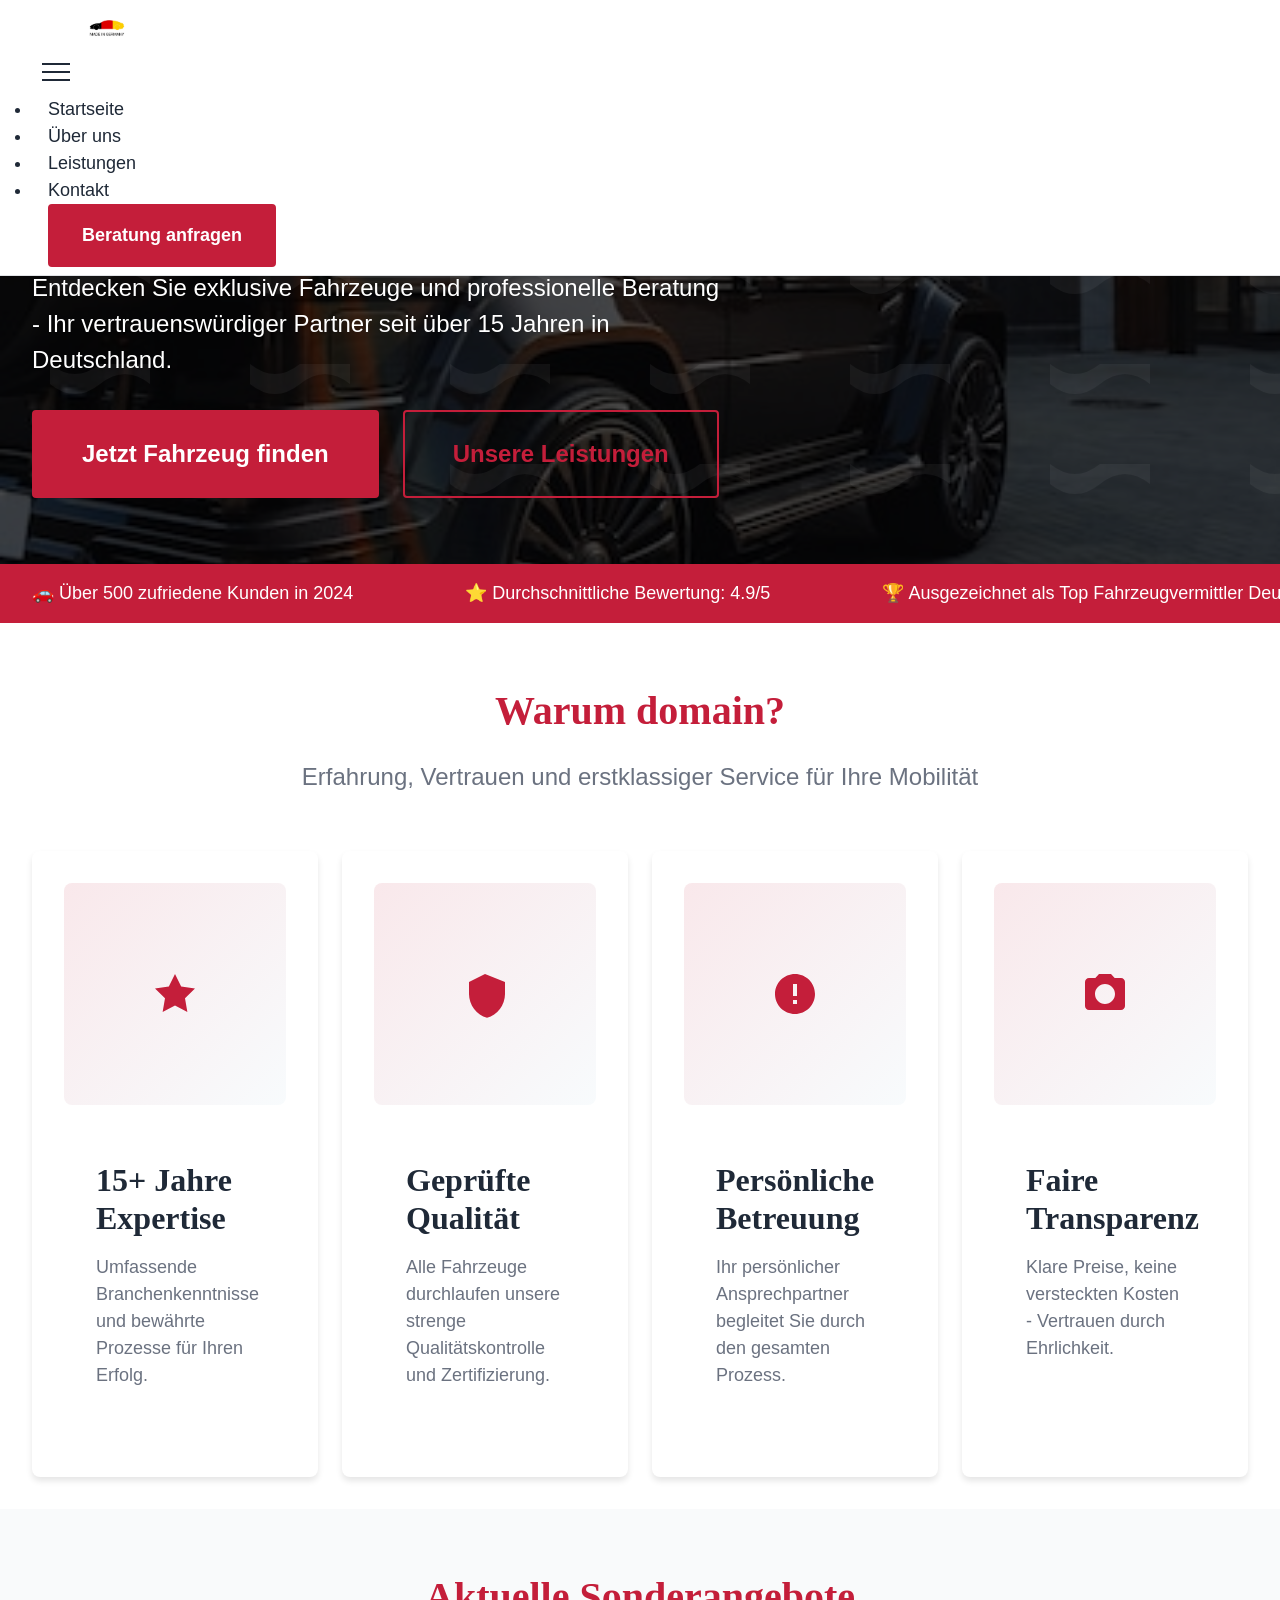
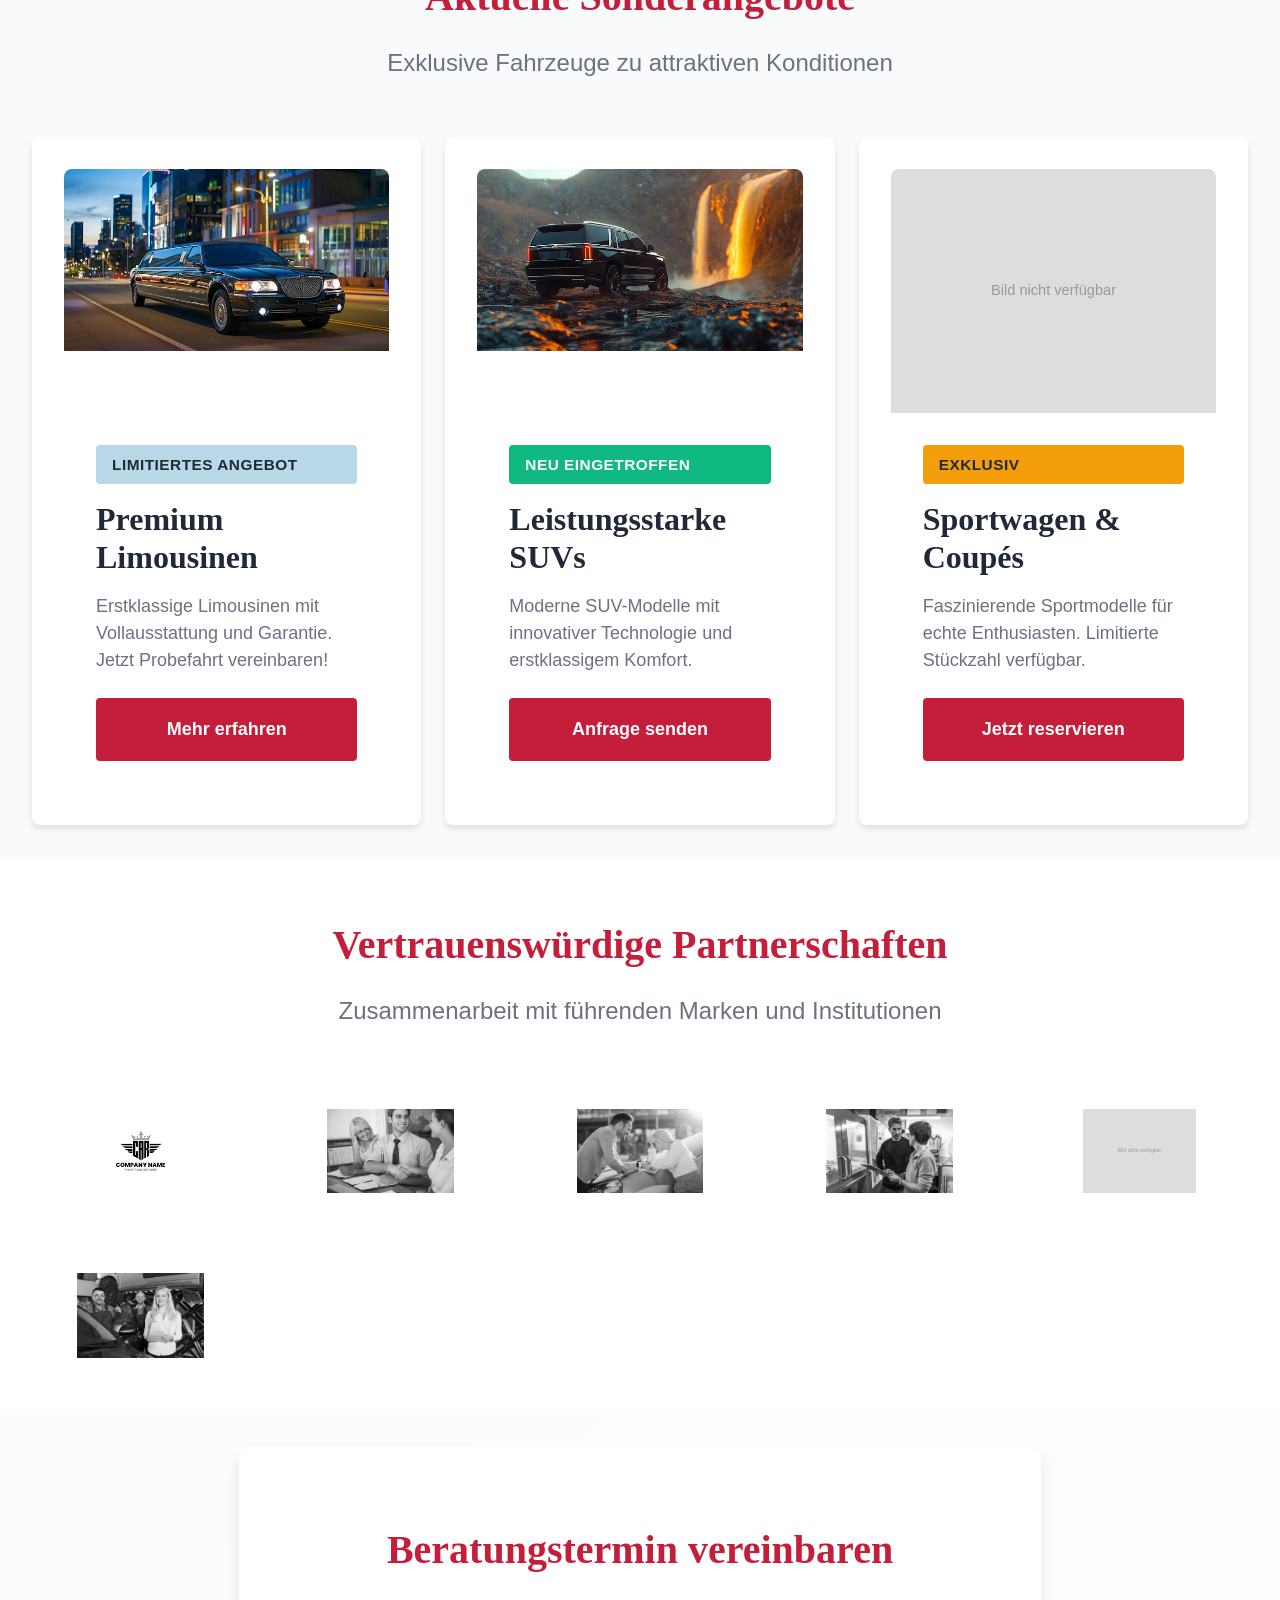
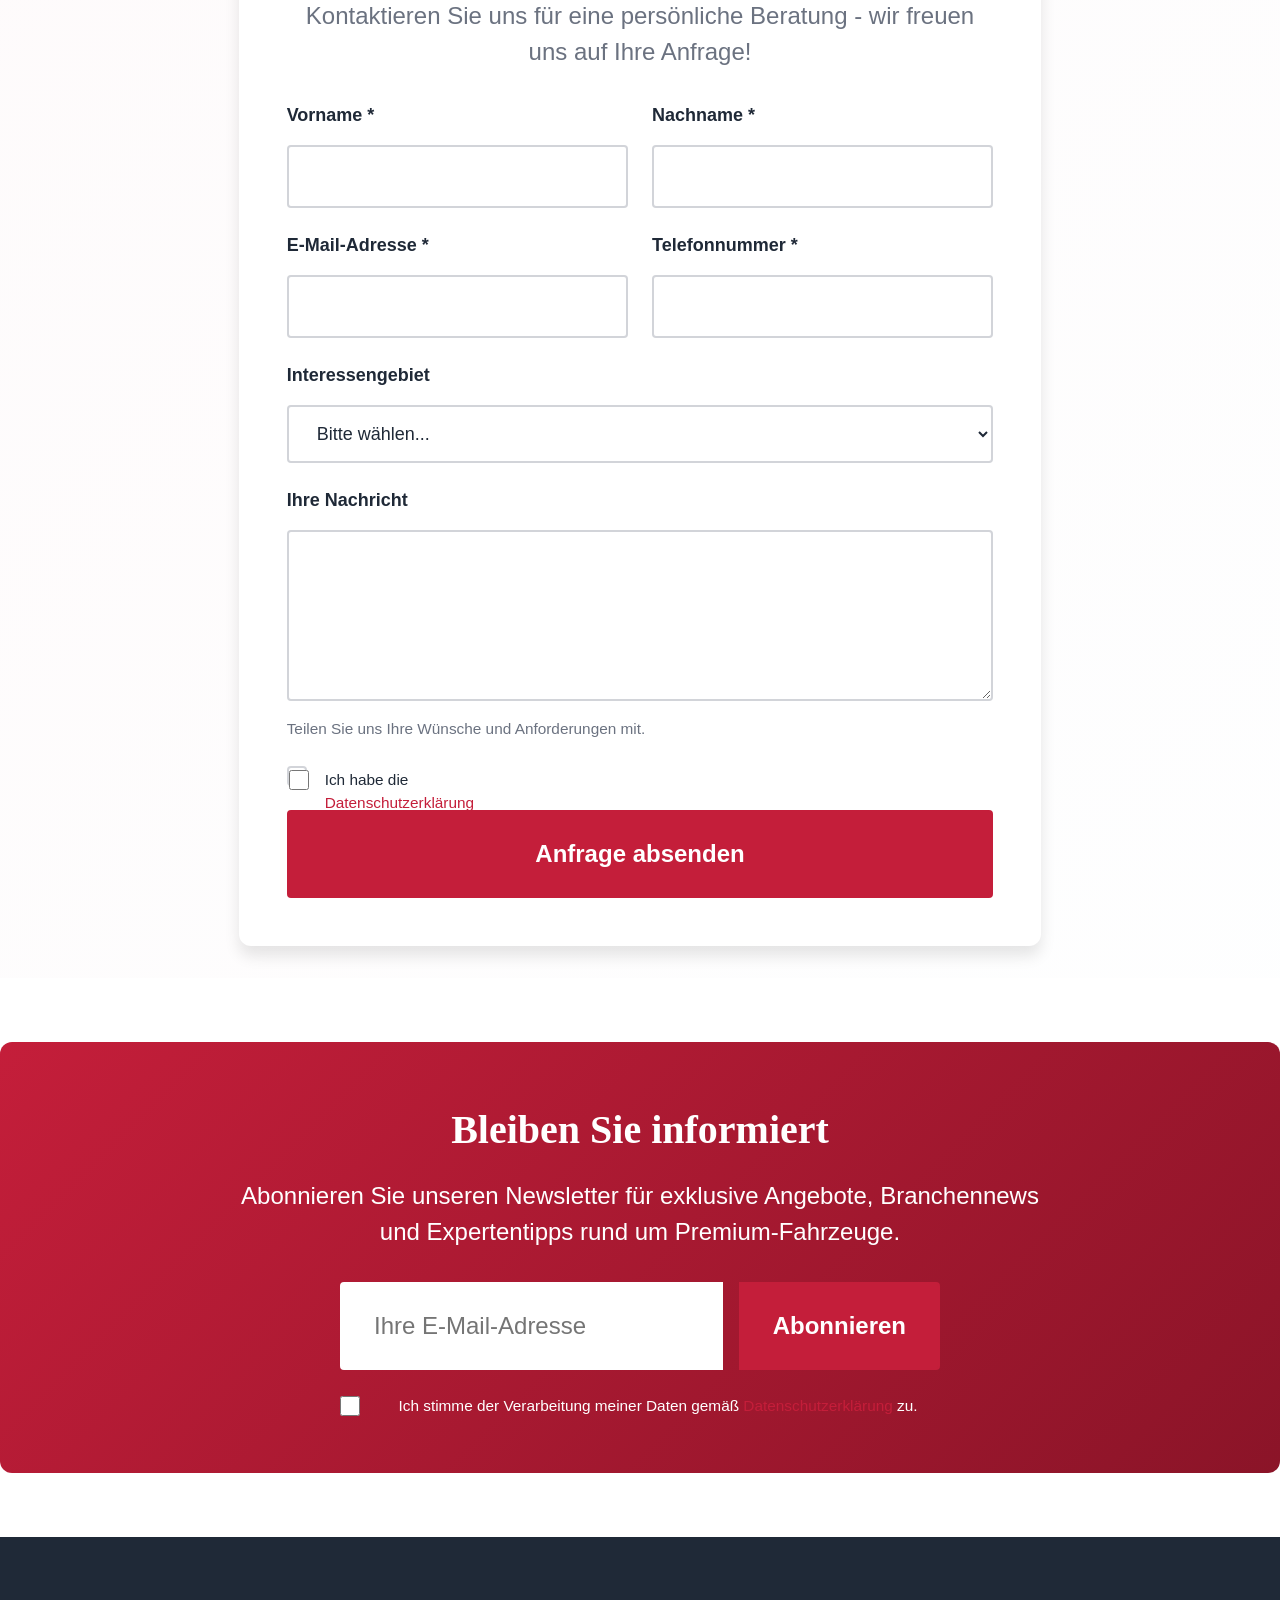
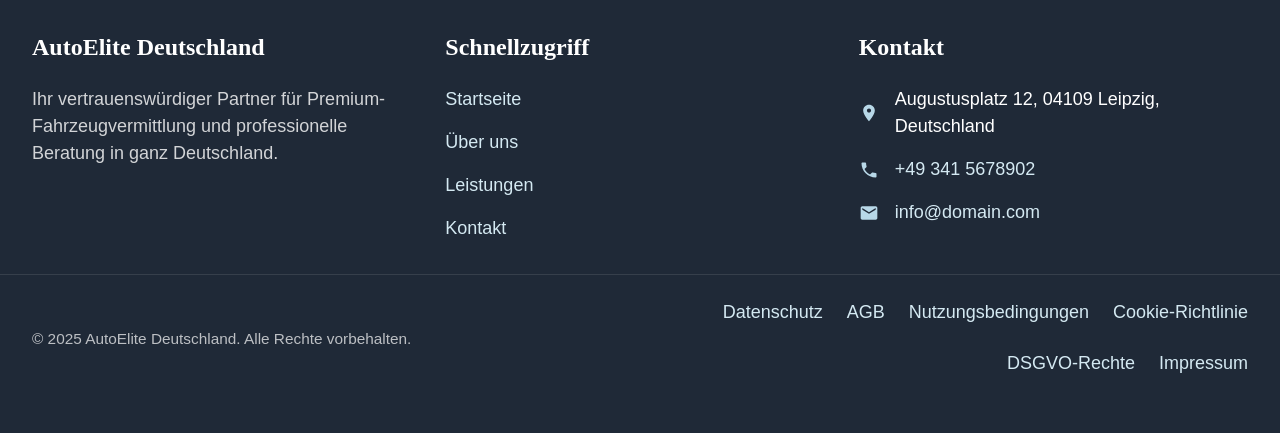
==== commit 3911f47f: "images_replaced" ====
--- a/index.html
+++ b/index.html
@@ -1,6 +1,4 @@
-<!doctype html>
-<html lang="de">
- <head>
+<!DOCTYPE html><html lang="de"><head>
   <meta charset="UTF-8">
   <meta name="viewport" content="width=device-width, initial-scale=1.0">
   <meta name="description" content="domain - Ihr Premium-Partner für exklusive Fahrzeugvermittlung, professionelle Fahrzeugbewertung und erstklassigen Service in ganz Deutschland.">
@@ -20,7 +18,7 @@
   <header class="l-header">
    <nav class="navbar navbar-expand-lg sticky-top bg-white border-bottom" aria-label="Hauptnavigation">
     <div class="container">
-     <a class="navbar-brand" href="/" aria-label="AutoElite Deutschland Startseite"> <img src="https://images.unsplash.com/photo-1599305445671-ac291c95aaa9?w=150&amp;h=40&amp;fit=crop" alt="AutoElite Deutschland Logo" width="150" height="40" class="c-logo"> </a>
+     <a class="navbar-brand" href="/" aria-label="AutoElite Deutschland Startseite"> <img src="img/etikett-made-in-germany.jpg" alt="AutoElite Deutschland Logo" width="150" height="40" class="c-logo"> </a>
      <button class="navbar-toggler c-nav__toggle" type="button" data-bs-toggle="collapse" data-bs-target="#mainNav" aria-controls="mainNav" aria-expanded="false" aria-label="Navigation umschalten"><span class="navbar-toggler-icon"></span></button>
      <div class="collapse navbar-collapse" id="mainNav">
       <ul class="navbar-nav ms-auto mb-2 mb-lg-0">
@@ -37,7 +35,7 @@
   <main>
    <section class="c-hero" id="hero">
     <div class="c-hero__background">
-     <img src="https://images.unsplash.com/photo-1503376780353-7e6692767b70?w=1920&amp;h=1080&amp;fit=crop" alt="Luxuriöses Fahrzeug auf urbaner Straße, professionelle Automobilbranche" width="1920" height="1080" class="c-hero__image">
+     <img src="img/374955.jpg" alt="Luxuriöses Fahrzeug auf urbaner Straße, professionelle Automobilbranche" width="1920" height="1080" class="c-hero__image">
     </div>
     <div class="container">
      <div class="row align-items-center">
@@ -71,7 +69,7 @@
        <div class="card c-card h-100">
         <div class="ratio ratio-1x1 c-card__icon-wrapper">
          <svg class="c-card__icon" viewBox="0 0 24 24" fill="none" xmlns="http://www.w3.org/2000/svg" role="img" aria-label="Expertise Icon">
-          <path d="M12 2L15.09 8.26L22 9.27L17 14.14L18.18 21.02L12 17.77L5.82 21.02L7 14.14L2 9.27L8.91 8.26L12 2Z" fill="currentColor" />
+          <path d="M12 2L15.09 8.26L22 9.27L17 14.14L18.18 21.02L12 17.77L5.82 21.02L7 14.14L2 9.27L8.91 8.26L12 2Z" fill="currentColor"></path>
          </svg>
         </div>
         <div class="card-body d-flex flex-column">
@@ -84,7 +82,7 @@
        <div class="card c-card h-100">
         <div class="ratio ratio-1x1 c-card__icon-wrapper">
          <svg class="c-card__icon" viewBox="0 0 24 24" fill="none" xmlns="http://www.w3.org/2000/svg" role="img" aria-label="Sicherheit Icon">
-          <path d="M12 2L4 6V12C4 17.55 7.84 22.54 13 23.85C18.16 22.54 22 17.55 22 12V6L12 2Z" fill="currentColor" />
+          <path d="M12 2L4 6V12C4 17.55 7.84 22.54 13 23.85C18.16 22.54 22 17.55 22 12V6L12 2Z" fill="currentColor"></path>
          </svg>
         </div>
         <div class="card-body d-flex flex-column">
@@ -97,7 +95,7 @@
        <div class="card c-card h-100">
         <div class="ratio ratio-1x1 c-card__icon-wrapper">
          <svg class="c-card__icon" viewBox="0 0 24 24" fill="none" xmlns="http://www.w3.org/2000/svg" role="img" aria-label="Support Icon">
-          <path d="M12 2C6.48 2 2 6.48 2 12C2 17.52 6.48 22 12 22C17.52 22 22 17.52 22 12C22 6.48 17.52 2 12 2ZM13 17H11V15H13V17ZM13 13H11V7H13V13Z" fill="currentColor" />
+          <path d="M12 2C6.48 2 2 6.48 2 12C2 17.52 6.48 22 12 22C17.52 22 22 17.52 22 12C22 6.48 17.52 2 12 2ZM13 17H11V15H13V17ZM13 13H11V7H13V13Z" fill="currentColor"></path>
          </svg>
         </div>
         <div class="card-body d-flex flex-column">
@@ -110,7 +108,7 @@
        <div class="card c-card h-100">
         <div class="ratio ratio-1x1 c-card__icon-wrapper">
          <svg class="c-card__icon" viewBox="0 0 24 24" fill="none" xmlns="http://www.w3.org/2000/svg" role="img" aria-label="Transparenz Icon">
-          <path d="M9 2L7.17 4H4C2.9 4 2 4.9 2 6V18C2 19.1 2.9 20 4 20H20C21.1 20 22 19.1 22 18V6C22 4.9 21.1 4 20 4H16.83L15 2H9ZM12 17C9.24 17 7 14.76 7 12C7 9.24 9.24 7 12 7C14.76 7 17 9.24 17 12C17 14.76 14.76 17 12 17Z" fill="currentColor" />
+          <path d="M9 2L7.17 4H4C2.9 4 2 4.9 2 6V18C2 19.1 2.9 20 4 20H20C21.1 20 22 19.1 22 18V6C22 4.9 21.1 4 20 4H16.83L15 2H9ZM12 17C9.24 17 7 14.76 7 12C7 9.24 9.24 7 12 7C14.76 7 17 9.24 17 12C17 14.76 14.76 17 12 17Z" fill="currentColor"></path>
          </svg>
         </div>
         <div class="card-body d-flex flex-column">
@@ -134,7 +132,7 @@
       <div class="col-md-6 col-lg-4" data-aos="fade-up" data-aos-delay="100">
        <div class="card c-card c-card--offer h-100">
         <div class="ratio ratio-4x3">
-         <img src="https://images.unsplash.com/photo-1617531653332-bd46c24f2068?w=800&amp;h=600&amp;fit=crop" alt="Elegante Limousine in städtischer Umgebung, Premium Fahrzeug" width="800" height="600" class="card-img-top" loading="lazy">
+         <img src="img/385.jpg" alt="Elegante Limousine in städtischer Umgebung, Premium Fahrzeug" width="800" height="600" class="card-img-top" loading="lazy">
         </div>
         <div class="card-body d-flex flex-column">
          <span class="c-badge c-badge--accent">Limitiertes Angebot</span>
@@ -147,7 +145,7 @@
       <div class="col-md-6 col-lg-4" data-aos="fade-up" data-aos-delay="200">
        <div class="card c-card c-card--offer h-100">
         <div class="ratio ratio-4x3">
-         <img src="https://images.unsplash.com/photo-1519641471654-76ce0107ad1b?w=800&amp;h=600&amp;fit=crop" alt="Sportlicher SUV in Berglandschaft, leistungsstarkes Fahrzeug" width="800" height="600" class="card-img-top" loading="lazy">
+         <img src="img/184181.jpg" alt="Sportlicher SUV in Berglandschaft, leistungsstarkes Fahrzeug" width="800" height="600" class="card-img-top" loading="lazy">
         </div>
         <div class="card-body d-flex flex-column">
          <span class="c-badge c-badge--success">Neu eingetroffen</span>
@@ -184,22 +182,22 @@
      <div class="c-brands__grid">
       <div class="c-brands__item" data-aos="fade-up" data-aos-delay="100">
        <div class="c-brands__logo-wrapper">
-        <img src="https://images.unsplash.com/photo-1611689037241-d8dfe4280f2e?w=200&amp;h=100&amp;fit=crop" alt="Premium Automobilmarke Partner Logo" width="200" height="100" loading="lazy" class="c-brands__logo">
+        <img src="img/car-anfangsbuchstabe-mit-flugelkronen-logo-luxus-logoluxus-schild-monogramm-l.jpg" alt="Premium Automobilmarke Partner Logo" width="200" height="100" loading="lazy" class="c-brands__logo">
        </div>
       </div>
       <div class="c-brands__item" data-aos="fade-up" data-aos-delay="200">
        <div class="c-brands__logo-wrapper">
-        <img src="https://images.unsplash.com/photo-1606220588913-b3afd33c8b8e?w=200&amp;h=100&amp;fit=crop" alt="Zertifizierte Finanzinstitution Partner" width="200" height="100" loading="lazy" class="c-brands__logo">
+        <img src="img/187492.jpg" alt="Zertifizierte Finanzinstitution Partner" width="200" height="100" loading="lazy" class="c-brands__logo">
        </div>
       </div>
       <div class="c-brands__item" data-aos="fade-up" data-aos-delay="300">
        <div class="c-brands__logo-wrapper">
-        <img src="https://images.unsplash.com/photo-1560179707-f14e90ef3623?w=200&amp;h=100&amp;fit=crop" alt="Versicherungspartner für Fahrzeuge" width="200" height="100" loading="lazy" class="c-brands__logo">
+        <img src="img/355.jpg" alt="Versicherungspartner für Fahrzeuge" width="200" height="100" loading="lazy" class="c-brands__logo">
        </div>
       </div>
       <div class="c-brands__item" data-aos="fade-up" data-aos-delay="400">
        <div class="c-brands__logo-wrapper">
-        <img src="https://images.unsplash.com/photo-1557804506-669a67965ba0?w=200&amp;h=100&amp;fit=crop" alt="Technischer Prüfservice Qualitätspartner" width="200" height="100" loading="lazy" class="c-brands__logo">
+        <img src="img/42764.jpg" alt="Technischer Prüfservice Qualitätspartner" width="200" height="100" loading="lazy" class="c-brands__logo">
        </div>
       </div>
       <div class="c-brands__item" data-aos="fade-up" data-aos-delay="500">
@@ -209,7 +207,7 @@
       </div>
       <div class="c-brands__item" data-aos="fade-up" data-aos-delay="600">
        <div class="c-brands__logo-wrapper">
-        <img src="https://images.unsplash.com/photo-1553877522-43269d4ea984?w=200&amp;h=100&amp;fit=crop" alt="Branchenverband Automobil Deutschland" width="200" height="100" loading="lazy" class="c-brands__logo">
+        <img src="img/6193.jpg" alt="Branchenverband Automobil Deutschland" width="200" height="100" loading="lazy" class="c-brands__logo">
        </div>
       </div>
      </div>
@@ -222,29 +220,29 @@
        <div class="c-form-wrapper">
         <h2 class="c-section__title text-center">Beratungstermin vereinbaren</h2>
         <p class="c-section__subtitle text-center">Kontaktieren Sie uns für eine persönliche Beratung - wir freuen uns auf Ihre Anfrage!</p>
-        <form class="c-form" action="thank_you.html" method="POST" novalidate>
+        <form class="c-form" action="thank_you.html" method="POST" novalidate="">
          <div class="row g-3">
           <div class="col-md-6">
            <div class="c-form__group">
-            <label for="firstName" class="c-form__label">Vorname *</label> <input type="text" class="form-control c-form__input" id="firstName" name="firstName" required aria-required="true">
+            <label for="firstName" class="c-form__label">Vorname *</label> <input type="text" class="form-control c-form__input" id="firstName" name="firstName" required="" aria-required="true">
             <div class="invalid-feedback">Bitte geben Sie Ihren Vornamen ein.</div>
            </div>
           </div>
           <div class="col-md-6">
            <div class="c-form__group">
-            <label for="lastName" class="c-form__label">Nachname *</label> <input type="text" class="form-control c-form__input" id="lastName" name="lastName" required aria-required="true">
+            <label for="lastName" class="c-form__label">Nachname *</label> <input type="text" class="form-control c-form__input" id="lastName" name="lastName" required="" aria-required="true">
             <div class="invalid-feedback">Bitte geben Sie Ihren Nachnamen ein.</div>
            </div>
           </div>
           <div class="col-md-6">
            <div class="c-form__group">
-            <label for="email" class="c-form__label">E-Mail-Adresse *</label> <input type="email" class="form-control c-form__input" id="email" name="email" required aria-required="true">
+            <label for="email" class="c-form__label">E-Mail-Adresse *</label> <input type="email" class="form-control c-form__input" id="email" name="email" required="" aria-required="true">
             <div class="invalid-feedback">Bitte geben Sie eine gültige E-Mail-Adresse ein.</div>
            </div>
           </div>
           <div class="col-md-6">
            <div class="c-form__group">
-            <label for="phone" class="c-form__label">Telefonnummer *</label> <input type="tel" class="form-control c-form__input" id="phone" name="phone" required aria-required="true">
+            <label for="phone" class="c-form__label">Telefonnummer *</label> <input type="tel" class="form-control c-form__input" id="phone" name="phone" required="" aria-required="true">
             <div class="invalid-feedback">Bitte geben Sie Ihre Telefonnummer ein.</div>
            </div>
           </div>
@@ -260,7 +258,7 @@
           </div>
           <div class="col-12">
            <div class="form-check c-form__checkbox">
-            <input class="form-check-input" type="checkbox" id="privacy" name="privacy" required aria-required="true"> <label class="form-check-label" for="privacy"> Ich habe die <a href="/privacy.html" target="_blank" rel="noopener noreferrer">Datenschutzerklärung</a> gelesen und akzeptiert. * </label>
+            <input class="form-check-input" type="checkbox" id="privacy" name="privacy" required="" aria-required="true"> <label class="form-check-label" for="privacy"> Ich habe die <a href="/privacy.html" target="_blank" rel="noopener noreferrer">Datenschutzerklärung</a> gelesen und akzeptiert. * </label>
             <div class="invalid-feedback">Sie müssen die Datenschutzerklärung akzeptieren.</div>
            </div>
           </div>
@@ -280,13 +278,13 @@
       <div class="col-lg-8 text-center" data-aos="fade-up">
        <h2 class="c-section__title">Bleiben Sie informiert</h2>
        <p class="c-section__subtitle">Abonnieren Sie unseren Newsletter für exklusive Angebote, Branchennews und Expertentipps rund um Premium-Fahrzeuge.</p>
-       <form class="c-newsletter__form" action="thank_you.html" method="POST" novalidate>
+       <form class="c-newsletter__form" action="thank_you.html" method="POST" novalidate="">
         <div class="input-group input-group-lg c-newsletter__input-group">
-         <input type="email" class="form-control c-form__input" id="newsletterEmail" name="newsletterEmail" placeholder="Ihre E-Mail-Adresse" required aria-label="E-Mail für Newsletter" aria-required="true">
+         <input type="email" class="form-control c-form__input" id="newsletterEmail" name="newsletterEmail" placeholder="Ihre E-Mail-Adresse" required="" aria-label="E-Mail für Newsletter" aria-required="true">
          <button class="btn c-button c-button--primary" type="submit">Abonnieren</button>
         </div>
         <div class="form-check mt-3 c-newsletter__consent">
-         <input class="form-check-input" type="checkbox" id="newsletterPrivacy" name="newsletterPrivacy" required aria-required="true"> <label class="form-check-label" for="newsletterPrivacy"> Ich stimme der Verarbeitung meiner Daten gemäß <a href="/privacy.html" target="_blank" rel="noopener noreferrer">Datenschutzerklärung</a> zu. </label>
+         <input class="form-check-input" type="checkbox" id="newsletterPrivacy" name="newsletterPrivacy" required="" aria-required="true"> <label class="form-check-label" for="newsletterPrivacy"> Ich stimme der Verarbeitung meiner Daten gemäß <a href="/privacy.html" target="_blank" rel="noopener noreferrer">Datenschutzerklärung</a> zu. </label>
         </div>
        </form>
       </div>
@@ -316,19 +314,19 @@
        <ul class="c-footer__contact">
         <li>
          <svg class="c-footer__icon" width="16" height="16" viewBox="0 0 24 24" fill="none" xmlns="http://www.w3.org/2000/svg" aria-hidden="true">
-          <path d="M12 2C8.13 2 5 5.13 5 9C5 14.25 12 22 12 22C12 22 19 14.25 19 9C19 5.13 15.87 2 12 2ZM12 11.5C10.62 11.5 9.5 10.38 9.5 9C9.5 7.62 10.62 6.5 12 6.5C13.38 6.5 14.5 7.62 14.5 9C14.5 10.38 13.38 11.5 12 11.5Z" fill="currentColor" />
+          <path d="M12 2C8.13 2 5 5.13 5 9C5 14.25 12 22 12 22C12 22 19 14.25 19 9C19 5.13 15.87 2 12 2ZM12 11.5C10.62 11.5 9.5 10.38 9.5 9C9.5 7.62 10.62 6.5 12 6.5C13.38 6.5 14.5 7.62 14.5 9C14.5 10.38 13.38 11.5 12 11.5Z" fill="currentColor"></path>
          </svg>
          <span>Augustusplatz 12, 04109 Leipzig, Deutschland</span>
         </li>
         <li>
          <svg class="c-footer__icon" width="16" height="16" viewBox="0 0 24 24" fill="none" xmlns="http://www.w3.org/2000/svg" aria-hidden="true">
-          <path d="M6.62 10.79C8.06 13.62 10.38 15.94 13.21 17.38L15.41 15.18C15.69 14.9 16.08 14.82 16.43 14.93C17.55 15.3 18.75 15.5 20 15.5C20.55 15.5 21 15.95 21 16.5V20C21 20.55 20.55 21 20 21C10.61 21 3 13.39 3 4C3 3.45 3.45 3 4 3H7.5C8.05 3 8.5 3.45 8.5 4C8.5 5.25 8.7 6.45 9.07 7.57C9.18 7.92 9.1 8.31 8.82 8.59L6.62 10.79Z" fill="currentColor" />
+          <path d="M6.62 10.79C8.06 13.62 10.38 15.94 13.21 17.38L15.41 15.18C15.69 14.9 16.08 14.82 16.43 14.93C17.55 15.3 18.75 15.5 20 15.5C20.55 15.5 21 15.95 21 16.5V20C21 20.55 20.55 21 20 21C10.61 21 3 13.39 3 4C3 3.45 3.45 3 4 3H7.5C8.05 3 8.5 3.45 8.5 4C8.5 5.25 8.7 6.45 9.07 7.57C9.18 7.92 9.1 8.31 8.82 8.59L6.62 10.79Z" fill="currentColor"></path>
          </svg>
          <a href="tel:+493415678902" class="c-footer__link">+49 341 5678902</a>
         </li>
         <li>
          <svg class="c-footer__icon" width="16" height="16" viewBox="0 0 24 24" fill="none" xmlns="http://www.w3.org/2000/svg" aria-hidden="true">
-          <path d="M20 4H4C2.9 4 2.01 4.9 2.01 6L2 18C2 19.1 2.9 20 4 20H20C21.1 20 22 19.1 22 18V6C22 4.9 21.1 4 20 4ZM20 8L12 13L4 8V6L12 11L20 6V8Z" fill="currentColor" />
+          <path d="M20 4H4C2.9 4 2.01 4.9 2.01 6L2 18C2 19.1 2.9 20 4 20H20C21.1 20 22 19.1 22 18V6C22 4.9 21.1 4 20 4ZM20 8L12 13L4 8V6L12 11L20 6V8Z" fill="currentColor"></path>
          </svg>
          <a href="mailto:info@domain.com" class="c-footer__link">info@domain.com</a>
         </li>
@@ -357,6 +355,6 @@
     </div>
    </div>
   </footer>
-  <script src="script.js" defer></script>
- </body>
-</html>+  <script src="script.js" defer=""></script>
+ 
+</body></html>
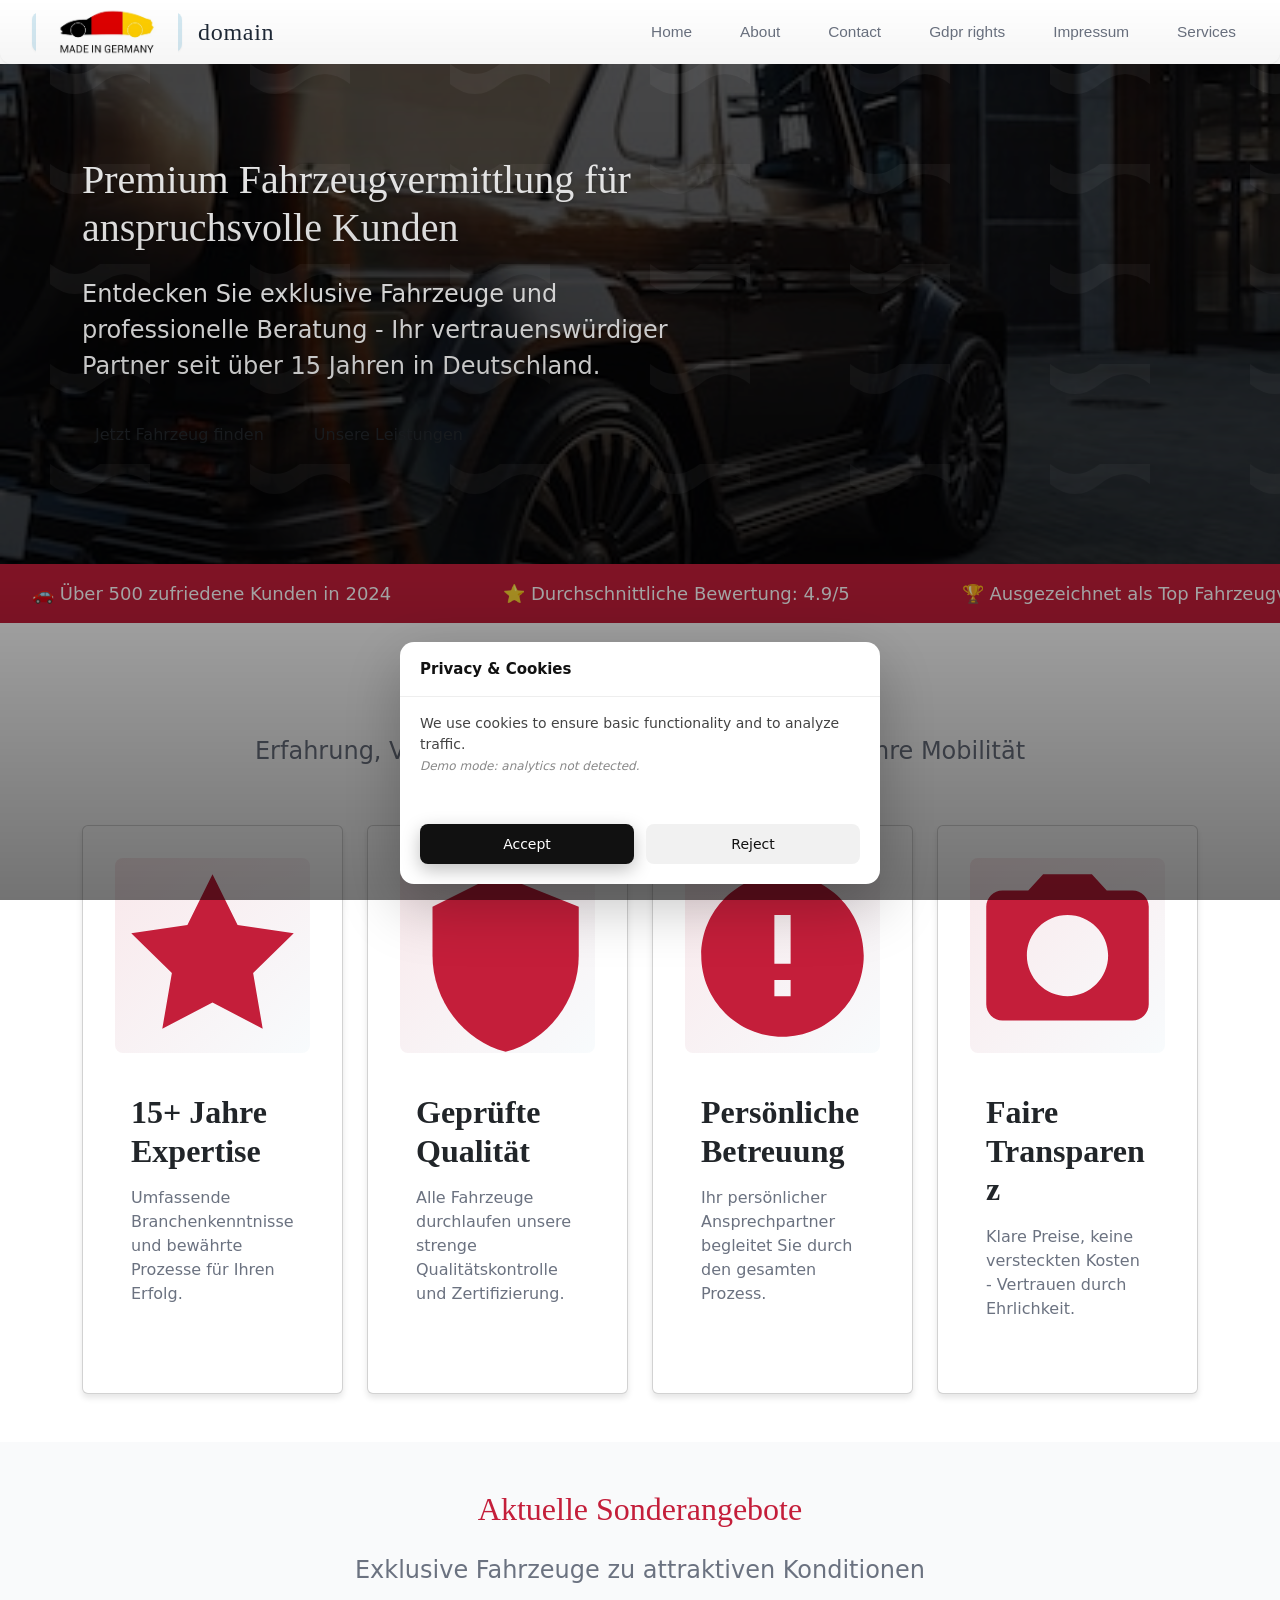
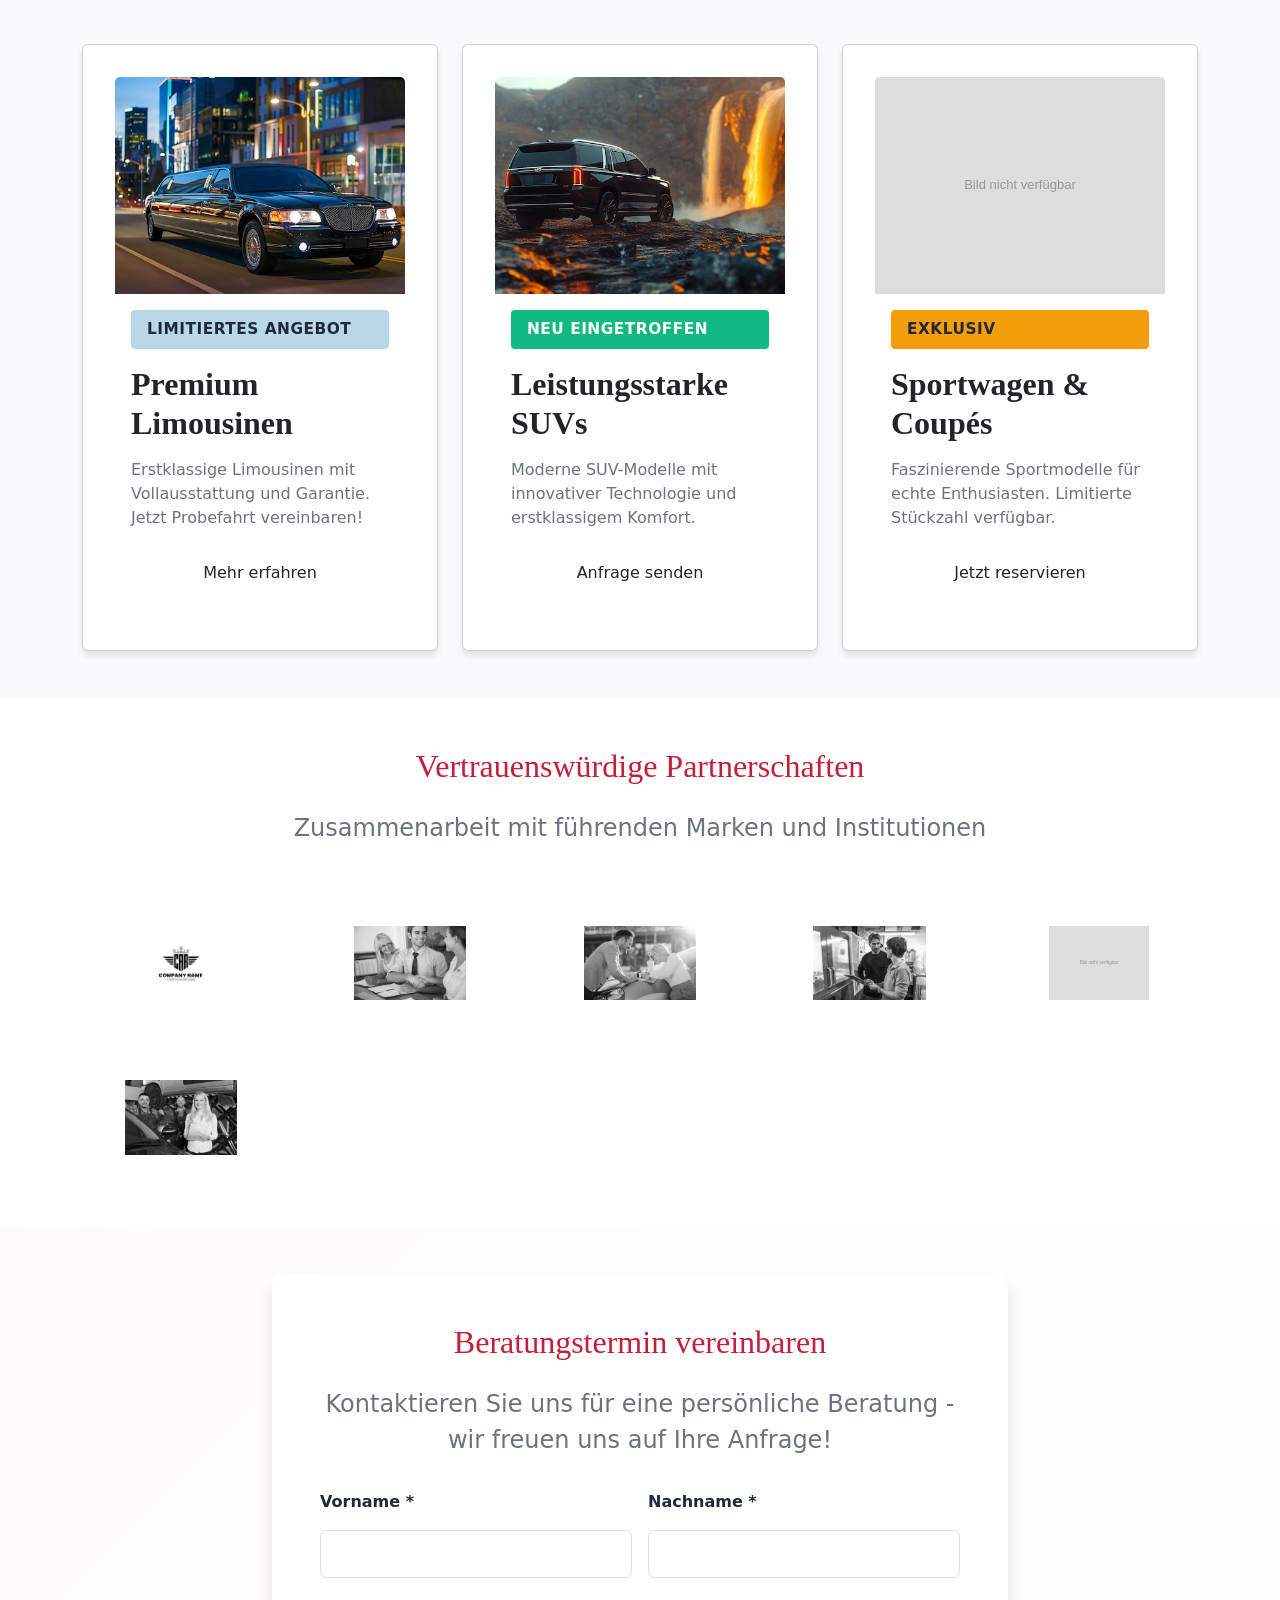
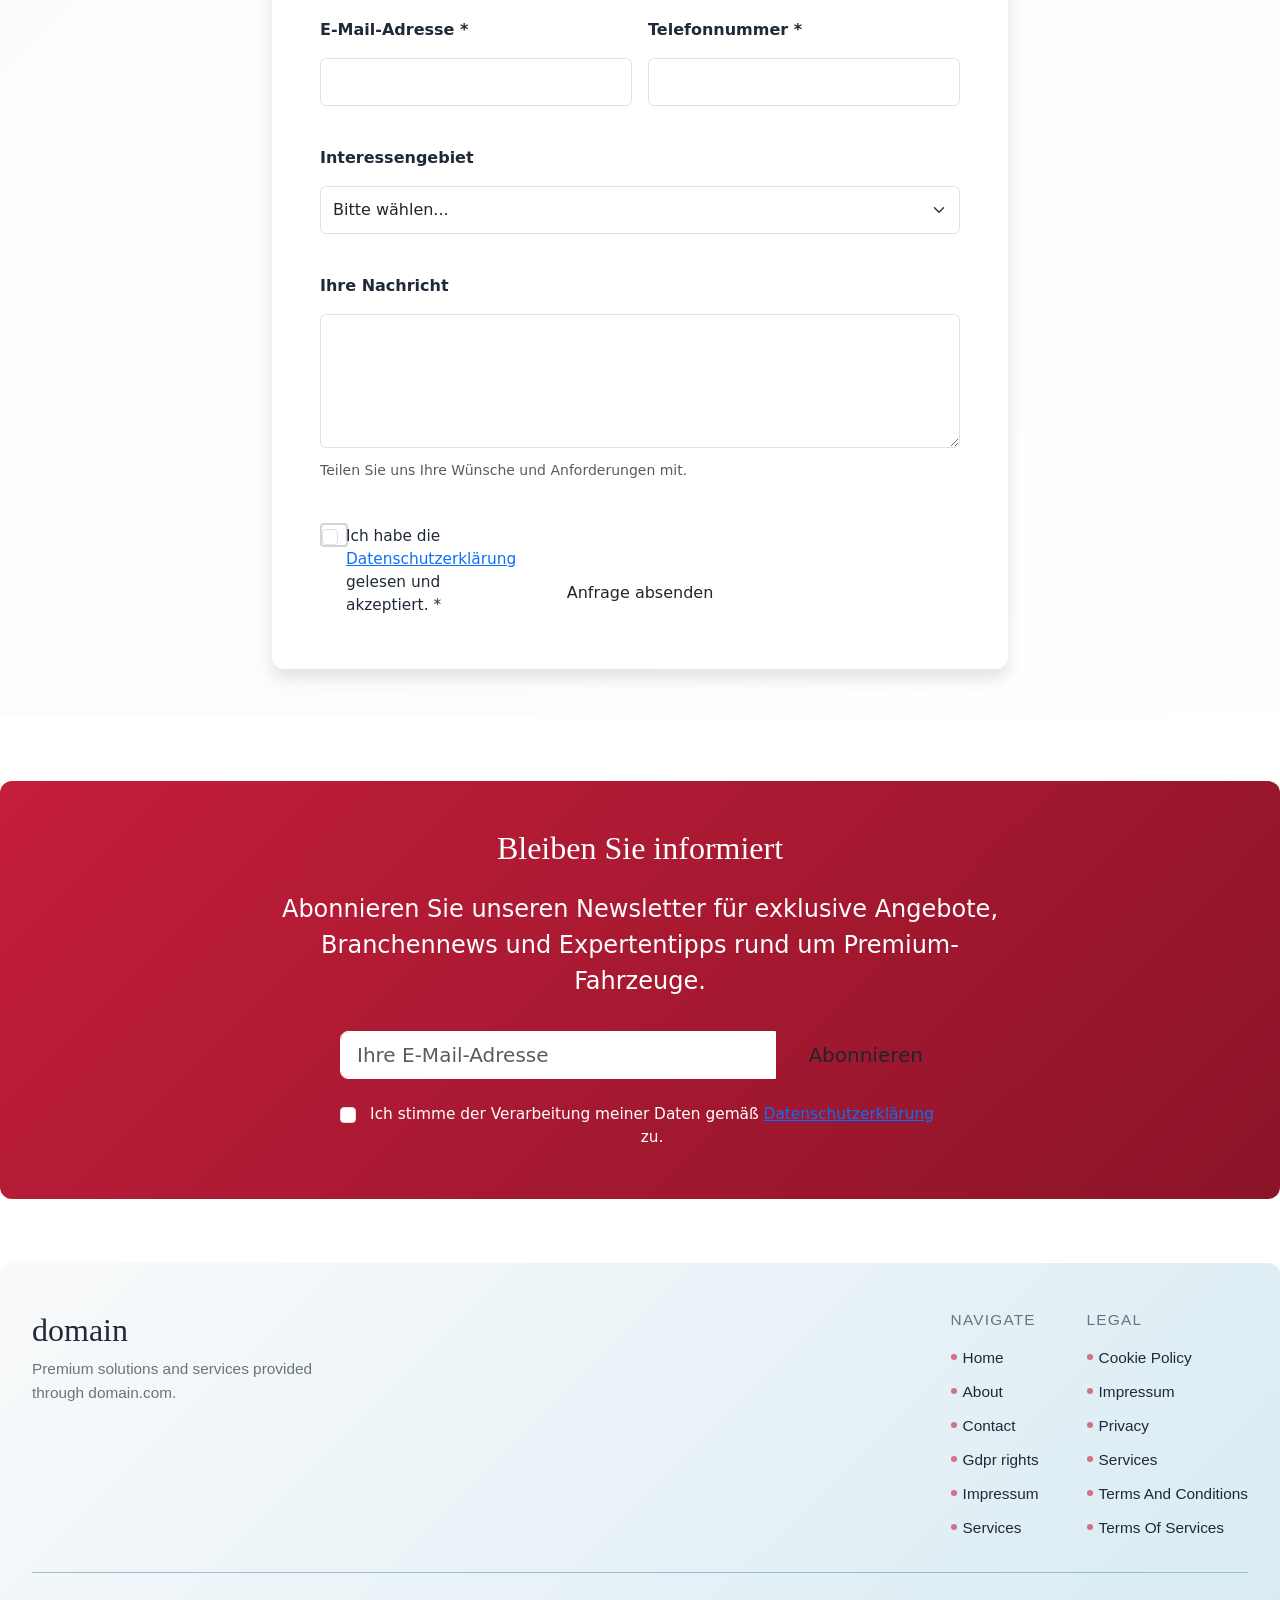
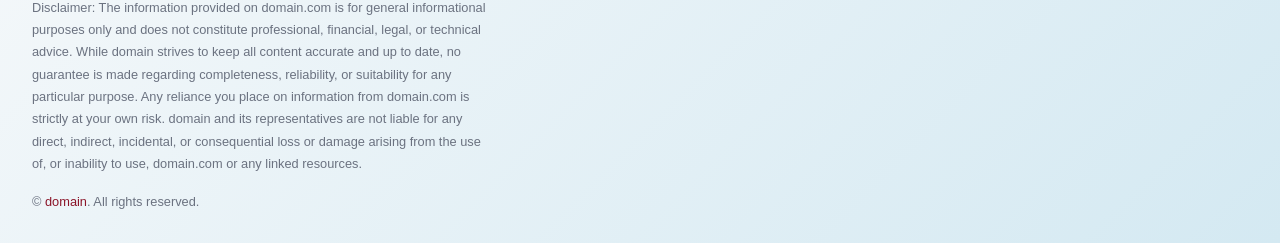
==== commit 74f6df33: "AI Audit" ====
--- a/index.html
+++ b/index.html
@@ -1,4 +1,33 @@
 <!DOCTYPE html><html lang="de"><head>
+<script type="application/ld+json">
+{
+  "@context": "https://schema.org",
+  "@graph": [
+    {
+      "@type": "WebSite",
+      "@id": "https://domain.com/#website",
+      "url": "https://domain.com",
+      "name": "domain"
+    },
+    {
+      "@type": "Organization",
+      "@id": "https://domain.com/#org",
+      "name": "domain",
+      "url": "https://domain.com"
+    },
+    {
+      "@type": "WebPage",
+      "@id": "https://domain.com",
+      "url": "https://domain.com",
+      "name": "domain",
+      "isPartOf": {
+        "@id": "https://domain.com/#website"
+      },
+      "inLanguage": "de"
+    }
+  ]
+}
+</script>
   <meta charset="UTF-8">
   <meta name="viewport" content="width=device-width, initial-scale=1.0">
   <meta name="description" content="domain - Ihr Premium-Partner für exklusive Fahrzeugvermittlung, professionelle Fahrzeugbewertung und erstklassigen Service in ganz Deutschland.">
@@ -13,25 +42,38 @@
   <link rel="stylesheet" href="style.css">
   <link rel="icon" type="image/png" href="/favicon.png">
   <link rel="apple-touch-icon" href="/apple-touch-icon.png">
- </head>
+   <link rel="stylesheet" href="https://cdn.jsdelivr.net/npm/bootstrap@5.3.3/dist/css/bootstrap.min.css" integrity="sha384-QWTKZyjpPEjISv5WaRU9OFeRpok6YctnYmDr5pNlyT2bRjXh0JMhjY6hW+ALEwIH" crossorigin="anonymous">
+  <link rel="stylesheet" href="https://unpkg.com/aos@2.3.4/dist/aos.css">
+<link rel="stylesheet" href="./header-footer.css">
+</head>
  <body>
-  <header class="l-header">
-   <nav class="navbar navbar-expand-lg sticky-top bg-white border-bottom" aria-label="Hauptnavigation">
-    <div class="container">
-     <a class="navbar-brand" href="/" aria-label="AutoElite Deutschland Startseite"> <img src="img/etikett-made-in-germany.jpg" alt="AutoElite Deutschland Logo" width="150" height="40" class="c-logo"> </a>
-     <button class="navbar-toggler c-nav__toggle" type="button" data-bs-toggle="collapse" data-bs-target="#mainNav" aria-controls="mainNav" aria-expanded="false" aria-label="Navigation umschalten"><span class="navbar-toggler-icon"></span></button>
-     <div class="collapse navbar-collapse" id="mainNav">
-      <ul class="navbar-nav ms-auto mb-2 mb-lg-0">
-       <li class="nav-item"><a class="nav-link c-nav__item is-active" aria-current="page" href="/">Startseite</a></li>
-       <li class="nav-item"><a class="nav-link c-nav__item" href="/about.html">Über uns</a></li>
-       <li class="nav-item"><a class="nav-link c-nav__item" href="/services.html">Leistungen</a></li>
-       <li class="nav-item"><a class="nav-link c-nav__item" href="/contact.html">Kontakt</a></li>
+  <header class="dr-header" aria-label="Primary navigation">
+  <div class="dr-header-inner">
+    <div class="dr-header-brand">
+      <div class="dr-header-logo-wrap" aria-label="domain logo">
+        <img class="dr-header-logo" src="img/etikett-made-in-germany.jpg" alt="AutoElite Deutschland Logo" width="150" height="40" loading="lazy" />
+      </div>
+      <div class="dr-header-brand-name">domain</div>
+    </div>
+
+    <button class="dr-header-burger" type="button" aria-label="Toggle navigation" aria-expanded="false" aria-controls="dr-header-nav-links">
+      <span class="dr-header-burger-bar"></span>
+      <span class="dr-header-burger-bar"></span>
+      <span class="dr-header-burger-bar"></span>
+    </button>
+
+    <nav class="dr-nav" aria-label="Main">
+      <ul class="dr-nav-list" id="dr-header-nav-links">
+        <li class="dr-nav-item"><a class="dr-nav-link" href="./index.html">Home</a></li>
+        <li class="dr-nav-item"><a class="dr-nav-link" href="./about.html">About</a></li>
+        <li class="dr-nav-item"><a class="dr-nav-link" href="./contact.html">Contact</a></li>
+        <li class="dr-nav-item"><a class="dr-nav-link" href="./gdpr-rights.html">Gdpr rights</a></li>
+        <li class="dr-nav-item"><a class="dr-nav-link" href="./impressum.html">Impressum</a></li>
+        <li class="dr-nav-item"><a class="dr-nav-link" href="./services.html">Services</a></li>
       </ul>
-      <a href="/contact.html" class="btn c-button c-button--primary ms-lg-3">Beratung anfragen</a>
-     </div>
-    </div>
-   </nav>
-  </header>
+    </nav>
+  </div>
+</header>
   <main>
    <section class="c-hero" id="hero">
     <div class="c-hero__background">
@@ -292,69 +334,58 @@
     </div>
    </section>
   </main>
-  <footer class="l-footer">
-   <div class="c-footer__main">
-    <div class="container">
-     <div class="row g-4">
-      <div class="col-md-4">
-       <h3 class="c-footer__title">AutoElite Deutschland</h3>
-       <p class="c-footer__text">Ihr vertrauenswürdiger Partner für Premium-Fahrzeugvermittlung und professionelle Beratung in ganz Deutschland.</p>
-      </div>
-      <div class="col-md-4">
-       <h3 class="c-footer__title">Schnellzugriff</h3>
-       <ul class="c-footer__nav">
-        <li><a href="/" class="c-footer__link">Startseite</a></li>
-        <li><a href="/about.html" class="c-footer__link">Über uns</a></li>
-        <li><a href="/services.html" class="c-footer__link">Leistungen</a></li>
-        <li><a href="/contact.html" class="c-footer__link">Kontakt</a></li>
-       </ul>
-      </div>
-      <div class="col-md-4">
-       <h3 class="c-footer__title">Kontakt</h3>
-       <ul class="c-footer__contact">
-        <li>
-         <svg class="c-footer__icon" width="16" height="16" viewBox="0 0 24 24" fill="none" xmlns="http://www.w3.org/2000/svg" aria-hidden="true">
-          <path d="M12 2C8.13 2 5 5.13 5 9C5 14.25 12 22 12 22C12 22 19 14.25 19 9C19 5.13 15.87 2 12 2ZM12 11.5C10.62 11.5 9.5 10.38 9.5 9C9.5 7.62 10.62 6.5 12 6.5C13.38 6.5 14.5 7.62 14.5 9C14.5 10.38 13.38 11.5 12 11.5Z" fill="currentColor"></path>
-         </svg>
-         <span>Augustusplatz 12, 04109 Leipzig, Deutschland</span>
-        </li>
-        <li>
-         <svg class="c-footer__icon" width="16" height="16" viewBox="0 0 24 24" fill="none" xmlns="http://www.w3.org/2000/svg" aria-hidden="true">
-          <path d="M6.62 10.79C8.06 13.62 10.38 15.94 13.21 17.38L15.41 15.18C15.69 14.9 16.08 14.82 16.43 14.93C17.55 15.3 18.75 15.5 20 15.5C20.55 15.5 21 15.95 21 16.5V20C21 20.55 20.55 21 20 21C10.61 21 3 13.39 3 4C3 3.45 3.45 3 4 3H7.5C8.05 3 8.5 3.45 8.5 4C8.5 5.25 8.7 6.45 9.07 7.57C9.18 7.92 9.1 8.31 8.82 8.59L6.62 10.79Z" fill="currentColor"></path>
-         </svg>
-         <a href="tel:+493415678902" class="c-footer__link">+49 341 5678902</a>
-        </li>
-        <li>
-         <svg class="c-footer__icon" width="16" height="16" viewBox="0 0 24 24" fill="none" xmlns="http://www.w3.org/2000/svg" aria-hidden="true">
-          <path d="M20 4H4C2.9 4 2.01 4.9 2.01 6L2 18C2 19.1 2.9 20 4 20H20C21.1 20 22 19.1 22 18V6C22 4.9 21.1 4 20 4ZM20 8L12 13L4 8V6L12 11L20 6V8Z" fill="currentColor"></path>
-         </svg>
-         <a href="mailto:info@domain.com" class="c-footer__link">info@domain.com</a>
-        </li>
-       </ul>
-      </div>
-     </div>
-    </div>
-   </div>
-   <div class="c-footer__bottom">
-    <div class="container">
-     <div class="row align-items-center">
-      <div class="col-md-6">
-       <p class="c-footer__copyright">© 2025 AutoElite Deutschland. Alle Rechte vorbehalten.</p>
-      </div>
-      <div class="col-md-6">
-       <ul class="c-footer__legal">
-        <li><a href="/privacy.html" class="c-footer__link">Datenschutz</a></li>
-        <li><a href="/terms_and_conditions.html" class="c-footer__link">AGB</a></li>
-        <li><a href="/terms_of_services.html" class="c-footer__link">Nutzungsbedingungen</a></li>
-        <li><a href="/cookie_policy.html" class="c-footer__link">Cookie-Richtlinie</a></li>
-        <li><a href="/gdpr-rights.html" class="c-footer__link">DSGVO-Rechte</a></li>
-        <li><a href="/impressum.html" class="c-footer__link">Impressum</a></li>
-       </ul>
-      </div>
-     </div>
-    </div>
-   </div>
-  </footer>
+  <footer class="dr-footer" aria-label="Footer">
+  <div class="dr-footer-inner">
+    <div class="dr-footer-main">
+      <div class="dr-footer-brand-block">
+        <div class="dr-footer-brand-name">domain</div>
+        <p class="dr-footer-tagline">Premium solutions and services provided through domain.com.</p>
+      </div>
+
+      <div class="dr-footer-nav-legal-wrap">
+        <nav class="dr-footer-nav" aria-label="Footer main navigation">
+          <h2 class="dr-footer-heading">Navigate</h2>
+          <ul class="dr-footer-nav-list">
+            <li class="dr-footer-nav-item"><a class="dr-footer-nav-link" href="./index.html">Home</a></li>
+            <li class="dr-footer-nav-item"><a class="dr-footer-nav-link" href="./about.html">About</a></li>
+            <li class="dr-footer-nav-item"><a class="dr-footer-nav-link" href="./contact.html">Contact</a></li>
+            <li class="dr-footer-nav-item"><a class="dr-footer-nav-link" href="./gdpr-rights.html">Gdpr rights</a></li>
+            <li class="dr-footer-nav-item"><a class="dr-footer-nav-link" href="./impressum.html">Impressum</a></li>
+            <li class="dr-footer-nav-item"><a class="dr-footer-nav-link" href="./services.html">Services</a></li>
+          </ul>
+        </nav>
+
+        <div class="dr-footer-legal-block" aria-label="Legal">
+          <h2 class="dr-footer-heading">Legal</h2>
+          <ul class="dr-footer-legal-list">
+            <li class="dr-footer-legal-item"><a class="dr-footer-legal-link" href="./cookie_policy.html">Cookie Policy</a></li>
+            <li class="dr-footer-legal-item"><a class="dr-footer-legal-link" href="./impressum.html">Impressum</a></li>
+            <li class="dr-footer-legal-item"><a class="dr-footer-legal-link" href="./privacy.html">Privacy</a></li>
+            <li class="dr-footer-legal-item"><a class="dr-footer-legal-link" href="./services.html">Services</a></li>
+            <li class="dr-footer-legal-item"><a class="dr-footer-legal-link" href="./terms_and_conditions.html">Terms And Conditions</a></li>
+            <li class="dr-footer-legal-item"><a class="dr-footer-legal-link" href="./terms_of_services.html">Terms Of Services</a></li>
+          </ul>
+        </div>
+      </div>
+    </div>
+
+    <div class="dr-footer-bottom">
+      <p class="dr-footer-disclaimer">
+        Disclaimer: The information provided on domain.com is for general informational purposes only and does not constitute professional, financial, legal, or technical advice. While domain strives to keep all content accurate and up to date, no guarantee is made regarding completeness, reliability, or suitability for any particular purpose. Any reliance you place on information from domain.com is strictly at your own risk. domain and its representatives are not liable for any direct, indirect, incidental, or consequential loss or damage arising from the use of, or inability to use, domain.com or any linked resources.
+      </p>
+      <p class="dr-footer-copy">© <span class="dr-footer-copy-name">domain</span>. All rights reserved.</p>
+    </div>
+  </div>
+</footer>
   <script src="script.js" defer=""></script>
  
+  <script src="https://unpkg.com/aos@2.3.4/dist/aos.js"></script>
+  <script>
+if (typeof AOS !== "undefined" && !window.__AOS_INITIALIZED__) {
+  AOS.init({ once: true, duration: 700, easing: "ease-out-cubic" });
+  window.__AOS_INITIALIZED__ = true;
+}
+</script>
+<script src="./header-footer.js"></script>
+<script src="./consent.js"></script>
 </body></html>
--- a/header-footer.css
+++ b/header-footer.css
@@ -0,0 +1,302 @@
+.dr-header {
+  background: var(--color-bg);
+  box-shadow: var(--shadow-sm);
+  border-radius: 0 0 var(--border-radius-lg) var(--border-radius-lg);
+}
+
+.dr-header-inner {
+  max-width: var(--container-w);
+  margin: 0 auto;
+  padding: calc(var(--space-sm) * 0.75) var(--container-pad);
+  display: flex;
+  align-items: center;
+  justify-content: space-between;
+  gap: var(--space-md);
+}
+
+.dr-header-brand {
+  display: inline-flex;
+  align-items: center;
+  gap: var(--space-sm);
+}
+
+.dr-header-logo-wrap {
+  width: var(--logo-w);
+  height: var(--logo-h);
+  border-radius: var(--border-radius-md);
+  padding: calc(var(--space-unit));
+  background: var(--color-pale-blue-light);
+  display: inline-flex;
+  align-items: center;
+  justify-content: center;
+  box-shadow: var(--shadow-sm);
+}
+
+.dr-header-logo {
+  display: block;
+  max-width: 100%;
+  height: auto;
+}
+
+.dr-header-brand-name {
+  font-family: var(--font-primary);
+  font-size: var(--font-lg);
+  line-height: var(--lh-tight);
+  color: var(--color-text);
+  letter-spacing: 0.03em;
+}
+
+.dr-nav {
+  display: flex;
+  align-items: center;
+}
+
+.dr-nav-list {
+  list-style: none;
+  padding: 0;
+  margin: 0;
+  display: flex;
+  align-items: center;
+  gap: var(--space-md);
+}
+
+.dr-nav-link {
+  font-family: var(--font-secondary);
+  font-size: var(--font-sm);
+  line-height: var(--lh-base);
+  text-decoration: none;
+  color: var(--color-text-light);
+  padding: calc(var(--space-unit) * 2) calc(var(--space-unit) * 3);
+  border-radius: 999px;
+  transition: color var(--transition-fast), background-color var(--transition-fast), box-shadow var(--transition-fast), transform var(--transition-fast);
+}
+
+.dr-nav-link:hover,
+.dr-nav-link:focus-visible {
+  color: var(--color-bg);
+  background-color: var(--color-primary);
+  box-shadow: var(--shadow-sm);
+}
+
+.dr-nav-link:active {
+  transform: translateY(1px);
+}
+
+.dr-header-burger {
+  display: none;
+  border: none;
+  background: linear-gradient(135deg, var(--color-ruby), var(--color-pale-blue-dark));
+  border-radius: var(--border-radius-md);
+  padding: calc(var(--space-unit) * 2.5);
+  cursor: pointer;
+  flex-shrink: 0;
+  box-shadow: var(--shadow-md);
+}
+
+.dr-header-burger-bar {
+  display: block;
+  width: 18px;
+  height: 2px;
+  border-radius: 999px;
+  background-color: var(--color-bg);
+  transition: transform var(--transition-base), opacity var(--transition-base);
+}
+
+.dr-header-burger-bar + .dr-header-burger-bar {
+  margin-top: 4px;
+}
+
+.dr-header-burger.dr-is-open .dr-header-burger-bar:nth-child(1) {
+  transform: translateY(6px) rotate(45deg);
+}
+
+.dr-header-burger.dr-is-open .dr-header-burger-bar:nth-child(2) {
+  opacity: 0;
+}
+
+.dr-header-burger.dr-is-open .dr-header-burger-bar:nth-child(3) {
+  transform: translateY(-6px) rotate(-45deg);
+}
+
+.dr-header .dr-is-collapsed {
+  display: none;
+}
+
+/* Footer */
+.dr-footer {
+  background: linear-gradient(135deg, var(--color-bg-alt), var(--color-pale-blue-light));
+  border-radius: var(--border-radius-lg) var(--border-radius-lg) 0 0;
+  box-shadow: var(--shadow-lg);
+}
+
+.dr-footer-inner {
+  max-width: var(--container-w);
+  margin: 0 auto;
+  padding: var(--space-xl) var(--container-pad) var(--space-lg);
+}
+
+.dr-footer-main {
+  display: flex;
+  flex-wrap: wrap;
+  gap: var(--space-xl);
+  align-items: flex-start;
+  justify-content: space-between;
+  margin-bottom: var(--space-lg);
+}
+
+.dr-footer-brand-block {
+  max-width: 320px;
+}
+
+.dr-footer-brand-name {
+  font-family: var(--font-primary);
+  font-size: var(--font-xl);
+  line-height: var(--lh-tight);
+  color: var(--color-text);
+  margin-bottom: var(--space-xs);
+}
+
+.dr-footer-tagline {
+  font-family: var(--font-secondary);
+  font-size: var(--font-sm);
+  line-height: var(--lh-base);
+  color: var(--color-text-light);
+  margin: 0;
+}
+
+.dr-footer-nav-legal-wrap {
+  display: flex;
+  flex-wrap: wrap;
+  gap: var(--space-xl);
+}
+
+.dr-footer-heading {
+  font-family: var(--font-secondary);
+  font-size: var(--font-sm);
+  text-transform: uppercase;
+  letter-spacing: 0.08em;
+  color: var(--color-text-light);
+  margin: 0 0 var(--space-sm);
+}
+
+.dr-footer-nav-list,
+.dr-footer-legal-list {
+  list-style: none;
+  padding: 0;
+  margin: 0;
+  display: grid;
+  gap: calc(var(--space-unit) * 2.5);
+}
+
+.dr-footer-nav-link,
+.dr-footer-legal-link {
+  font-family: var(--font-secondary);
+  font-size: var(--font-sm);
+  line-height: var(--lh-base);
+  text-decoration: none;
+  color: var(--color-text);
+  position: relative;
+  padding-left: calc(var(--space-unit) * 3);
+}
+
+.dr-footer-nav-link::before,
+.dr-footer-legal-link::before {
+  content: "";
+  position: absolute;
+  left: 0;
+  top: 50%;
+  width: 6px;
+  height: 6px;
+  border-radius: 999px;
+  background: var(--color-primary);
+  transform: translateY(-50%);
+  opacity: 0.6;
+}
+
+.dr-footer-nav-link:hover,
+.dr-footer-nav-link:focus-visible,
+.dr-footer-legal-link:hover,
+.dr-footer-legal-link:focus-visible {
+  color: var(--color-secondary);
+}
+
+.dr-footer-bottom {
+  border-top: 1px solid var(--color-pale-blue-dark);
+  padding-top: var(--space-md);
+  display: grid;
+  gap: var(--space-sm);
+}
+
+.dr-footer-disclaimer {
+  font-family: var(--font-secondary);
+  font-size: var(--font-xs);
+  line-height: var(--lh-loose);
+  color: var(--color-text-light);
+  margin: 0;
+}
+
+.dr-footer-copy {
+  font-family: var(--font-secondary);
+  font-size: var(--font-xs);
+  line-height: var(--lh-base);
+  color: var(--color-text-light);
+  margin: 0;
+}
+
+.dr-footer-copy-name {
+  color: var(--color-secondary);
+}
+
+/* Responsive behavior */
+@media (max-width: 768px) {
+  .dr-header-inner {
+    padding-inline: var(--space-sm);
+  }
+
+  .dr-nav-list {
+    position: relative;
+  }
+
+  .dr-header-burger {
+    display: inline-flex;
+    flex-direction: column;
+    justify-content: center;
+    align-items: center;
+  }
+
+  .dr-nav {
+    width: 100%;
+  }
+
+  .dr-nav-list {
+    flex-direction: column;
+    align-items: flex-start;
+    margin-top: var(--space-sm);
+    padding: var(--space-sm);
+    border-radius: var(--border-radius-md);
+    background: var(--color-bg-alt);
+    box-shadow: var(--shadow-md);
+  }
+
+  .dr-header .dr-is-collapsed {
+    display: none;
+  }
+
+  .dr-footer-inner {
+    padding-inline: var(--space-sm);
+  }
+
+  .dr-footer-main {
+    flex-direction: column;
+  }
+
+  .dr-footer-nav-legal-wrap {
+    width: 100%;
+  }
+}
+
+@media (min-width: 769px) {
+  .dr-nav-list {
+    display: flex !important;
+  }
+}
